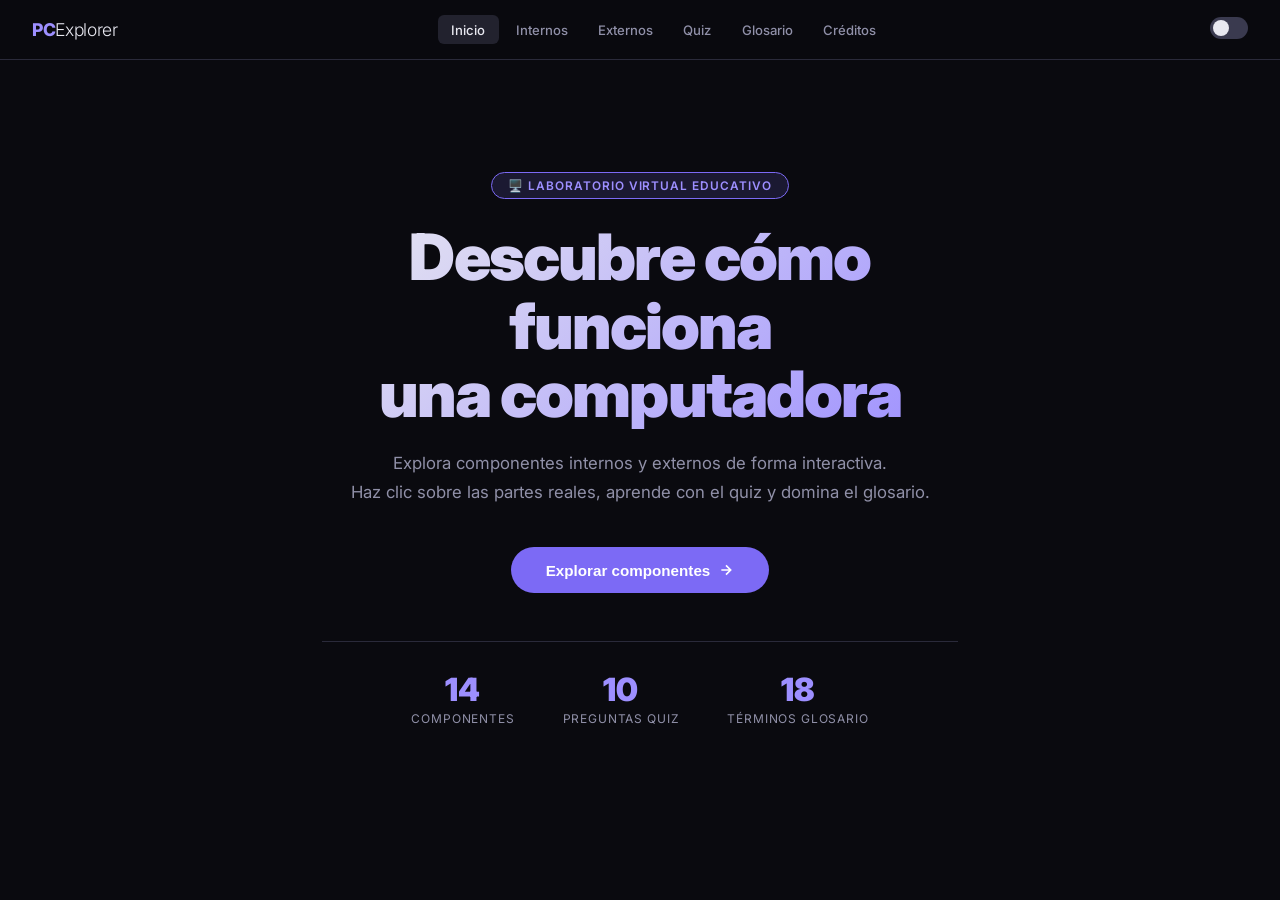
==== componentes_pc/index.html @ 3be94a5b "Add files via upload" ====
<!DOCTYPE html>
<html lang="es" data-theme="dark">
<head>
  <meta charset="UTF-8" />
  <meta name="viewport" content="width=device-width, initial-scale=1.0" />
  <title>PC Explorer — Aprende los Componentes</title>
  <link rel="preconnect" href="https://fonts.googleapis.com" />
  <link href="https://fonts.googleapis.com/css2?family=Inter:wght@300;400;500;600;700;900&family=JetBrains+Mono:wght@400;600&display=swap" rel="stylesheet" />
  <link rel="stylesheet" href="css/esindex.css" />
</head>
<body>

  <!-- ═══════════════════ NAVBAR ═══════════════════ -->
  <nav id="navbar">
    <div class="nav-logo">PC<span>Explorer</span></div>
    <div class="nav-links">
      <a onclick="goTo('home')"      id="nav-home"      class="active">Inicio</a>
      <a onclick="goTo('internos')"  id="nav-internos">Internos</a>
      <a onclick="goTo('externos')"  id="nav-externos">Externos</a>
      <a onclick="goTo('quiz')"      id="nav-quiz">Quiz</a>
      <a onclick="goTo('glosario')"  id="nav-glosario">Glosario</a>
      <a onclick="goTo('creditos')"  id="nav-creditos">Créditos</a>
    </div>
    <div class="nav-right">
      <button id="theme-btn" onclick="toggleTheme()" aria-label="Cambiar modo claro/oscuro"></button>
    </div>
  </nav>

  <!-- ═══════════════════ INICIO ═══════════════════ -->
  <section id="home" class="page active">
    <div class="hero">
      <div class="hero-badge">🖥️ Laboratorio Virtual Educativo</div>
      <h1>Descubre cómo funciona<br/>una computadora</h1>
      <p>Explora componentes internos y externos de forma interactiva.<br/>Haz clic sobre las partes reales, aprende con el quiz y domina el glosario.</p>
      <button class="hero-cta" onclick="goTo('internos')">
        Explorar componentes
        <svg viewBox="0 0 24 24" fill="none" stroke="currentColor" stroke-width="2.5"><path d="M5 12h14M12 5l7 7-7 7"/></svg>
      </button>
      <div class="hero-stats">
        <div class="stat"><div class="stat-num">14</div><div class="stat-lbl">Componentes</div></div>
        <div class="stat"><div class="stat-num">10</div><div class="stat-lbl">Preguntas quiz</div></div>
        <div class="stat"><div class="stat-num">18</div><div class="stat-lbl">Términos glosario</div></div>
      </div>
    </div>
  </section>

  <!-- ═══════════════════ INTERNOS ═══════════════════ -->
  <section id="internos" class="page">
    <div class="page-header">
      <h2>⚙️ Componentes Internos</h2>
      <p>Haz clic sobre cada zona resaltada de la placa madre real para conocer el componente</p>
    </div>

    <div class="hint-bar">
      <span class="hint-dot"></span>
      Haz clic en cualquier zona resaltada del tablero
    </div>

    <div class="explorer-layout">

      <!-- IMAGEN REAL CON HOTSPOTS -->
      <div class="board-container">
        <div class="board-wrapper">
          <!-- Imagen real de tu placa madre -->
          <img src="/imagenes/placa-madre.png" alt="Placa madre MSI A68HM-E33 V2 con AMD A6-7400" class="board-img"id="board-img"
          />

       <!-- SOCKET DEL PROCESADOR -->
<div class="hotspot" style="top:36%; left:71%; width:24%; height:26%;" data-part="cpu">
    <span class="hs-label">Socket del Procesador</span>
    <span class="hs-pulse"></span>
</div>

<!-- RANURAS RAM -->
<div class="hotspot" style="top:76%; left:35%; width:58%; height:10%;" data-part="ram">
    <span class="hs-label">Memoria RAM</span>
    <span class="hs-pulse"></span>
</div>

<!-- CHIPSET NORTE -->
<div class="hotspot" style="top:22%; left:40%; width:22%; height:20%;" data-part="northbridge">
    <span class="hs-label">Chipset Norte</span>
    <span class="hs-pulse"></span>
</div>

<!-- CHIPSET SUR -->
<div class="hotspot" style="top:48%; left:45%; width:18%; height:18%;" data-part="southbridge">
    <span class="hs-label">Chipset Sur</span>
    <span class="hs-pulse"></span>
</div>

<!-- RANURAS PCI -->
<div class="hotspot" style="top:18%; left:2%; width:28%; height:46%;" data-part="pci">
    <span class="hs-label">Ranuras PCI</span>
    <span class="hs-pulse"></span>
</div>

<!-- RANURA AGP -->
<div class="hotspot" style="top:30%; left:32%; width:6%; height:47%;" data-part="agp">
    <span class="hs-label">AGP</span>
    <span class="hs-pulse"></span>
</div>

<!-- BATERÍA CMOS -->
<div class="hotspot" style="top:63%; left:1%; width:11%; height:14%;" data-part="cmos">
    <span class="hs-label">Batería CMOS</span>
    <span class="hs-pulse"></span>
</div>

<!-- CONECTOR IDE -->
<div class="hotspot" style="top:88%; left:33%; width:45%; height:10%;" data-part="ide">
    <span class="hs-label">Conectores IDE</span>
    <span class="hs-pulse"></span>
</div>

<!-- CONECTOR ATX -->
<div class="hotspot" style="top:15%; left:75%; width:23%; height:10%;" data-part="atx">
    <span class="hs-label">Conector ATX</span>
    <span class="hs-pulse"></span>
</div>

<!-- PUERTOS TRASEROS -->
<div class="hotspot" style="top:0%; left:34%; width:64%; height:14%;" data-part="io">
    <span class="hs-label">Puertos Traseros</span>
    <span class="hs-pulse"></span>
</div>
        <!-- Leyenda de componentes -->
        <div class="board-legend">
          <span class="legend-item" onclick="showInfo('cpu')"><span class="legend-dot" style="background:#7c6af5"></span>CPU</span>
          <span class="legend-item" onclick="showInfo('ram')"><span class="legend-dot" style="background:#06b6d4"></span>RAM</span>
          <span class="legend-item" onclick="showInfo('gpu')"><span class="legend-dot" style="background:#ec4899"></span>GPU Slot</span>
          <span class="legend-item" onclick="showInfo('ssd')"><span class="legend-dot" style="background:#f59e0b"></span>SATA</span>
          <span class="legend-item" onclick="showInfo('psu')"><span class="legend-dot" style="background:#22c55e"></span>Fuente</span>
          <span class="legend-item" onclick="showInfo('puertos')"><span class="legend-dot" style="background:#f97316"></span>Puertos</span>
        </div>
      </div>

      <!-- PANEL DE INFORMACIÓN -->
      <div class="info-panel" id="info-panel">
        <div class="info-empty" id="info-empty">
          <div class="info-empty-icon">
            <svg width="48" height="48" viewBox="0 0 24 24" fill="none" stroke="currentColor" stroke-width="1.2">
              <path d="M9 3H5a2 2 0 0 0-2 2v4m6-6h10a2 2 0 0 1 2 2v4M9 3v18m0 0h10a2 2 0 0 0 2-2V9M9 21H5a2 2 0 0 1-2-2V9m0 0h18"/>
            </svg>
          </div>
          <p>Haz clic sobre<br/>un componente</p>
          <small>Placa MSI A68HM-E33 V2<br/>CPU AMD A6-7400</small>
        </div>
        <div class="info-content" id="info-content"></div>
      </div>

    </div><!-- /explorer-layout -->
  </section>

  <!-- ═══════════════════ EXTERNOS ═══════════════════ -->
  <section id="externos" class="page">
    <div class="page-header">
      <h2>🖱️ Componentes Externos</h2>
      <p>Periféricos de entrada y salida que interactúan con la computadora</p>
    </div>
    <div class="externos-grid" id="externos-grid"></div>
  </section>

  <!-- ═══════════════════ QUIZ ═══════════════════ -->
  <section id="quiz" class="page">
    <div class="page-header">
      <h2>🧠 Quiz Interactivo</h2>
      <p>10 preguntas aleatorias — pon a prueba tus conocimientos</p>
    </div>
    <div class="quiz-wrap" id="quiz-area"></div>
  </section>

  <!-- ═══════════════════ GLOSARIO ═══════════════════ -->
  <section id="glosario" class="page">
    <div class="page-header">
      <h2>📖 Glosario Interactivo</h2>
      <p>Busca cualquier término de informática</p>
    </div>
    <div class="glosario-search">
      <svg width="18" height="18" viewBox="0 0 24 24" fill="none" stroke="currentColor" stroke-width="2">
        <circle cx="11" cy="11" r="8"/><path d="m21 21-4.35-4.35"/>
      </svg>
      <input
        type="text"
        id="glosario-input"
        placeholder="Escribe: CPU, RAM, SSD, USB..."
        oninput="filterGlosario(this.value)"
        autocomplete="off"
      />
    </div>
    <div class="glosario-grid" id="glosario-grid"></div>
  </section>

  <!-- ═══════════════════ CRÉDITOS ═══════════════════ -->
  <section id="creditos" class="page">
    <div class="page-header">
      <h2>✨ Créditos</h2>
      <p>Proyecto educativo — HTML · CSS · JavaScript</p>
    </div>
    <div class="credits-grid">
      <div class="credit-card"><div class="credit-icon">🎓</div><h3>Propósito</h3><p>Laboratorio virtual para aprender los componentes de la computadora de forma interactiva</p></div>
      <div class="credit-card"><div class="credit-icon">💻</div><h3>Tecnologías</h3><p>HTML5 · CSS3 · JavaScript Vanilla · Canvas API</p></div>
      <div class="credit-card"><div class="credit-icon">🖥️</div><h3>Hardware real</h3><p>Placa madre MSI A68HM-E33 V2 con AMD A6-7400 Series</p></div>
      <div class="credit-card"><div class="credit-icon">🎨</div><h3>Diseño</h3><p>Modo oscuro/claro · Animaciones · Hotspots interactivos · Responsive</p></div>
      <div class="credit-card"><div class="credit-icon">🏆</div><h3>Funciones</h3><p>Quiz con puntaje · Certificado descargable · Glosario · Sonido</p></div>
      <div class="credit-card"><div class="credit-icon">🚀</div><h3>Próximo</h3><p>Ranking con Supabase · Firebase Hosting · Narración por voz</p></div>
    </div>
    <div class="credits-note">
      <strong>Fase 1 ✅</strong> — Diseño moderno, imagen real interactiva, panel de info, quiz, glosario y certificado.<br/>
      <strong>Fase 2</strong> — Base de datos Supabase con ranking de estudiantes.<br/>
      <strong>Fase 3</strong> — Firebase Hosting + narración por voz.
    </div>
  </section>

  <!-- ═══════════════════ MODAL CERTIFICADO ═══════════════════ -->
  <div class="modal-overlay" id="cert-modal" onclick="closeCertOnOverlay(event)">
    <div class="modal-box">
      <canvas id="cert-canvas" width="580" height="380"></canvas>
      <div class="modal-footer">
        <button class="btn-primary" onclick="downloadCert()">⬇️ Descargar certificado</button>
        <button class="btn-secondary" onclick="closeCert()">Cerrar</button>
      </div>
    </div>
  </div>

  <script src="js/app.js"></script>
  <script src="js/quiz.js"></script>

</body>
</html>
---- componentes_pc/css/esindex.css ----
/* ═══════════════════════════════════════════
   PC EXPLORER — estilos.css
   Estructura: Variables → Reset → Nav →
   Hero → Explorer (Imagen+Hotspots+Panel) →
   Externos → Quiz → Glosario → Créditos →
   Modal → Responsive
═══════════════════════════════════════════ */

/* ── VARIABLES ── */
:root {
  --bg:          #0a0a0f;
  --bg2:         #111118;
  --bg3:         #1a1a24;
  --bg4:         #22222e;
  --border:      #2a2a3a;
  --border2:     #3a3a4f;
  --text:        #e8e8f0;
  --text2:       #9090a8;
  --accent:      #7c6af5;
  --accent2:     #9d8fff;
  --accent-glow: rgba(124, 106, 245, 0.15);
  --green:       #22c55e;
  --red:         #ef4444;
  --amber:       #f59e0b;
  --cyan:        #06b6d4;
  --pink:        #ec4899;
  --orange:      #f97316;
  --radius:      12px;
  --radius-sm:   8px;
  --shadow:      0 4px 24px rgba(0,0,0,0.4);
}

[data-theme="light"] {
  --bg:          #f0f0f8;
  --bg2:         #ffffff;
  --bg3:         #f4f4fc;
  --bg4:         #e8e8f4;
  --border:      #d0d0e0;
  --border2:     #b0b0c8;
  --text:        #1a1a2e;
  --text2:       #4a4a6a;
  --accent:      #5b4de0;
  --accent2:     #7c6af5;
  --accent-glow: rgba(91, 77, 224, 0.1);
  --shadow:      0 4px 24px rgba(0,0,0,0.1);
}

.hotspot{
    position:absolute;
    border:2px solid rgba(255,255,255,.35);
    border-radius:10px;
    cursor:pointer;
    transition:.25s;
}

.hotspot:hover{
    border-color:#00E5FF;
    background:rgba(0,229,255,.15);
    box-shadow:0 0 18px rgba(0,229,255,.45);
}
/* ── RESET ── */
*, *::before, *::after {
  box-sizing: border-box;
  margin: 0;
  padding: 0;
}

html { scroll-behavior: smooth; }

body {
  font-family: 'Inter', sans-serif;
  background: var(--bg);
  color: var(--text);
  min-height: 100vh;
  transition: background 0.3s, color 0.3s;
  overflow-x: hidden;
}

/* ── PÁGINAS ── */
.page {
  display: none;
  max-width: 1100px;
  margin: 0 auto;
  padding: 2rem;
}
.page.active { display: block; }

.page-header {
  margin-bottom: 2rem;
}
.page-header h2 {
  font-size: 1.7rem;
  font-weight: 800;
  margin-bottom: 0.4rem;
}
.page-header p {
  color: var(--text2);
  font-size: 0.95rem;
}

/* ════════════════════════════
   NAVBAR
════════════════════════════ */
#navbar {
  position: sticky;
  top: 0;
  z-index: 200;
  height: 60px;
  padding: 0 2rem;
  display: flex;
  align-items: center;
  justify-content: space-between;
  background: rgba(10, 10, 15, 0.88);
  backdrop-filter: blur(18px);
  -webkit-backdrop-filter: blur(18px);
  border-bottom: 1px solid var(--border);
  transition: background 0.3s;
}
[data-theme="light"] #navbar {
  background: rgba(240, 240, 248, 0.88);
}

.nav-logo {
  font-size: 1.1rem;
  font-weight: 800;
  color: var(--accent2);
  letter-spacing: -0.02em;
  cursor: pointer;
}
.nav-logo span {
  color: var(--text);
  font-weight: 300;
}

.nav-links {
  display: flex;
  gap: 0.2rem;
}
.nav-links a {
  padding: 0.4rem 0.85rem;
  border-radius: 6px;
  font-size: 0.82rem;
  font-weight: 500;
  color: var(--text2);
  cursor: pointer;
  transition: background 0.15s, color 0.15s;
  user-select: none;
}
.nav-links a:hover,
.nav-links a.active {
  background: var(--bg4);
  color: var(--text);
}

/* Toggle tema */
#theme-btn {
  width: 38px;
  height: 22px;
  border-radius: 11px;
  background: var(--border2);
  border: none;
  cursor: pointer;
  position: relative;
  transition: background 0.3s;
  flex-shrink: 0;
}
#theme-btn::after {
  content: '';
  position: absolute;
  top: 3px;
  left: 3px;
  width: 16px;
  height: 16px;
  border-radius: 50%;
  background: var(--text);
  transition: transform 0.3s, background 0.3s;
}
[data-theme="light"] #theme-btn { background: var(--accent); }
[data-theme="light"] #theme-btn::after {
  transform: translateX(16px);
  background: white;
}

/* ════════════════════════════
   HERO / INICIO
════════════════════════════ */
.hero {
  text-align: center;
  padding: 5rem 2rem 4rem;
  max-width: 700px;
  margin: 0 auto;
}

.hero-badge {
  display: inline-block;
  padding: 0.35rem 1rem;
  background: var(--accent-glow);
  border: 1px solid var(--accent);
  border-radius: 99px;
  font-size: 0.74rem;
  font-weight: 600;
  color: var(--accent2);
  letter-spacing: 0.08em;
  text-transform: uppercase;
  margin-bottom: 1.5rem;
}

.hero h1 {
  font-size: clamp(2.2rem, 5.5vw, 4rem);
  font-weight: 900;
  line-height: 1.07;
  letter-spacing: -0.03em;
  background: linear-gradient(135deg, var(--text) 0%, var(--accent2) 100%);
  -webkit-background-clip: text;
  -webkit-text-fill-color: transparent;
  background-clip: text;
  margin-bottom: 1.25rem;
}

.hero > p {
  font-size: 1.05rem;
  color: var(--text2);
  line-height: 1.75;
  margin-bottom: 2.5rem;
}

.hero-cta {
  display: inline-flex;
  align-items: center;
  gap: 0.5rem;
  background: var(--accent);
  color: white;
  padding: 0.9rem 2.2rem;
  border-radius: 99px;
  font-weight: 600;
  font-size: 0.95rem;
  cursor: pointer;
  border: none;
  transition: background 0.2s, transform 0.2s;
}
.hero-cta:hover {
  background: var(--accent2);
  transform: translateY(-2px);
}
.hero-cta svg {
  width: 16px;
  height: 16px;
}

.hero-stats {
  display: flex;
  justify-content: center;
  gap: 3rem;
  margin-top: 3rem;
  padding-top: 2rem;
  border-top: 1px solid var(--border);
}
.stat { text-align: center; }
.stat-num {
  font-size: 2rem;
  font-weight: 900;
  color: var(--accent2);
  line-height: 1;
}
.stat-lbl {
  font-size: 0.75rem;
  color: var(--text2);
  text-transform: uppercase;
  letter-spacing: 0.07em;
  margin-top: 0.3rem;
}

/* ════════════════════════════
   HINT BAR
════════════════════════════ */
.hint-bar {
  display: flex;
  align-items: center;
  justify-content: center;
  gap: 0.6rem;
  font-size: 0.82rem;
  color: var(--accent2);
  margin-bottom: 1.5rem;
}
.hint-dot {
  width: 7px;
  height: 7px;
  border-radius: 50%;
  background: var(--accent);
  flex-shrink: 0;
  animation: pulse-dot 2s infinite;
}
@keyframes pulse-dot {
  0%, 100% { opacity: 1; transform: scale(1); }
  50%       { opacity: 0.4; transform: scale(1.4); }
}

/* ════════════════════════════
   EXPLORER LAYOUT
════════════════════════════ */
.explorer-layout {
  display: grid;
  grid-template-columns: 1fr 360px;
  gap: 1.5rem;
  align-items: start;
}

/* ── BOARD CONTAINER ── */
.board-container {
  background: var(--bg2);
  border: 1px solid var(--border);
  border-radius: var(--radius);
  padding: 1.25rem;
  overflow: hidden;
}

/* Wrapper con posición relativa para los hotspots */
.board-wrapper {
  position: relative;
  border-radius: var(--radius-sm);
  overflow: hidden;
  line-height: 0; /* Elimina espacio bajo la imagen */
}

/* Imagen real de la placa madre */
.board-img {
  width: 100%;
  height: auto;
  display: block;
  border-radius: var(--radius-sm);
  object-fit: cover;
  filter: brightness(0.92) contrast(1.05);
  transition: filter 0.3s;
}
[data-theme="light"] .board-img {
  filter: brightness(1) contrast(1);
}

/* ── HOTSPOTS ── */
.hotspot {
  position: absolute;
  background: transparent;
  border: 2px solid transparent;
  border-radius: var(--radius-sm);
  cursor: pointer;
  transition: all 0.2s;
  display: flex;
  align-items: flex-start;
  justify-content: flex-start;
  padding: 4px 6px;
}
.hotspot:hover,
.hotspot.selected {
  background: rgba(124, 106, 245, 0.18);
  border-color: var(--accent2);
}

/* Etiqueta del hotspot */
.hs-label {
  font-size: 0.62rem;
  font-weight: 700;
  color: white;
  background: rgba(124, 106, 245, 0.75);
  padding: 2px 6px;
  border-radius: 4px;
  letter-spacing: 0.04em;
  text-transform: uppercase;
  opacity: 0;
  transition: opacity 0.2s;
  pointer-events: none;
  white-space: nowrap;
  line-height: 1.4;
}
.hotspot:hover .hs-label,
.hotspot.selected .hs-label {
  opacity: 1;
}

/* Pulso animado en la esquina */
.hs-pulse {
  position: absolute;
  top: 50%;
  left: 50%;
  transform: translate(-50%, -50%);
  width: 10px;
  height: 10px;
  border-radius: 50%;
  background: var(--accent);
  animation: hs-pulse-anim 2.4s infinite;
  pointer-events: none;
}
@keyframes hs-pulse-anim {
  0%   { box-shadow: 0 0 0 0 rgba(124,106,245,0.7); opacity: 1; }
  70%  { box-shadow: 0 0 0 12px rgba(124,106,245,0); opacity: 0.5; }
  100% { box-shadow: 0 0 0 0 rgba(124,106,245,0); opacity: 0; }
}
.hotspot:hover .hs-pulse,
.hotspot.selected .hs-pulse { animation: none; opacity: 0; }

/* ── LEYENDA ── */
.board-legend {
  display: flex;
  flex-wrap: wrap;
  gap: 0.5rem 1rem;
  margin-top: 1rem;
  padding-top: 0.85rem;
  border-top: 1px solid var(--border);
}
.legend-item {
  display: flex;
  align-items: center;
  gap: 0.4rem;
  font-size: 0.78rem;
  color: var(--text2);
  cursor: pointer;
  transition: color 0.15s;
}
.legend-item:hover { color: var(--text); }
.legend-dot {
  width: 8px;
  height: 8px;
  border-radius: 50%;
  flex-shrink: 0;
}

/* ── PANEL DE INFORMACIÓN ── */
.info-panel {
  background: var(--bg2);
  border: 1px solid var(--border);
  border-radius: var(--radius);
  padding: 1.5rem;
  min-height: 420px;
  position: sticky;
  top: 80px;
}

.info-empty {
  display: flex;
  flex-direction: column;
  align-items: center;
  justify-content: center;
  height: 380px;
  gap: 1rem;
  text-align: center;
  color: var(--text2);
}
.info-empty-icon {
  opacity: 0.25;
}
.info-empty p { font-size: 0.95rem; line-height: 1.6; }
.info-empty small { font-size: 0.75rem; opacity: 0.7; line-height: 1.6; }

/* Contenido info */
.info-content { display: none; }
.info-content.visible { display: block; }

.info-tag {
  display: inline-block;
  padding: 0.25rem 0.75rem;
  border-radius: 99px;
  font-size: 0.7rem;
  font-weight: 700;
  text-transform: uppercase;
  letter-spacing: 0.07em;
  margin-bottom: 0.75rem;
}
.info-title {
  font-size: 1.35rem;
  font-weight: 800;
  margin-bottom: 0.6rem;
  line-height: 1.2;
}
.info-desc {
  color: var(--text2);
  font-size: 0.88rem;
  line-height: 1.75;
  margin-bottom: 1.25rem;
}
.info-list {
  list-style: none;
  margin-bottom: 1.25rem;
}
.info-list li {
  display: flex;
  align-items: flex-start;
  gap: 0.6rem;
  font-size: 0.86rem;
  color: var(--text2);
  padding: 0.4rem 0;
  border-bottom: 1px solid var(--border);
  line-height: 1.55;
}
.info-list li:last-child { border: none; }
.info-list li::before {
  content: '✓';
  color: var(--green);
  font-weight: 700;
  flex-shrink: 0;
  margin-top: 1px;
}
.info-fact {
  background: var(--bg3);
  border: 1px solid var(--border);
  border-radius: var(--radius-sm);
  padding: 0.85rem 1rem;
  font-size: 0.83rem;
  color: var(--text2);
  line-height: 1.6;
}
.info-fact strong {
  display: block;
  color: var(--amber);
  font-size: 0.72rem;
  text-transform: uppercase;
  letter-spacing: 0.07em;
  margin-bottom: 0.35rem;
}

/* ════════════════════════════
   EXTERNOS
════════════════════════════ */
.externos-grid {
  display: grid;
  grid-template-columns: repeat(auto-fill, minmax(240px, 1fr));
  gap: 1rem;
}
.externo-card {
  background: var(--bg2);
  border: 1px solid var(--border);
  border-radius: var(--radius);
  padding: 1.25rem 1.5rem;
  transition: border-color 0.2s, transform 0.2s;
  cursor: default;
}
.externo-card:hover {
  border-color: var(--border2);
  transform: translateY(-3px);
}
.externo-icon { font-size: 2.2rem; margin-bottom: 0.75rem; }
.externo-head {
  display: flex;
  align-items: center;
  gap: 0.5rem;
  margin-bottom: 0.5rem;
}
.externo-head h3 { font-size: 1rem; font-weight: 700; }
.tipo-badge {
  font-size: 0.68rem;
  padding: 0.2rem 0.55rem;
  border-radius: 99px;
  font-weight: 600;
}
.tipo-entrada  { background: rgba(34,197,94,0.12);  color: var(--green); }
.tipo-salida   { background: rgba(6,182,212,0.12);  color: var(--cyan);  }
.tipo-ambos    { background: rgba(124,106,245,0.12); color: var(--accent2); }
.externo-desc { font-size: 0.85rem; color: var(--text2); line-height: 1.65; }

/* ════════════════════════════
   QUIZ
════════════════════════════ */
.quiz-wrap { max-width: 680px; margin: 0 auto; }

.quiz-progress-track {
  background: var(--bg3);
  border-radius: 99px;
  height: 5px;
  margin-bottom: 1.75rem;
}
.quiz-progress-fill {
  height: 5px;
  border-radius: 99px;
  background: var(--accent);
  transition: width 0.4s ease;
}
.quiz-meta {
  font-size: 0.8rem;
  color: var(--text2);
  margin-bottom: 0.75rem;
}
.quiz-question {
  font-size: 1.15rem;
  font-weight: 700;
  margin-bottom: 1.25rem;
  line-height: 1.45;
}
.quiz-options {
  display: flex;
  flex-direction: column;
  gap: 0.7rem;
  margin-bottom: 1.25rem;
}
.quiz-opt {
  background: var(--bg2);
  border: 1.5px solid var(--border);
  border-radius: var(--radius-sm);
  padding: 0.85rem 1.1rem;
  cursor: pointer;
  font-size: 0.9rem;
  display: flex;
  align-items: center;
  gap: 0.75rem;
  transition: border-color 0.15s, background 0.15s;
  text-align: left;
  color: var(--text);
  font-family: 'Inter', sans-serif;
}
.quiz-opt:hover { border-color: var(--accent); background: var(--accent-glow); }
.quiz-opt.correct { border-color: var(--green); background: rgba(34,197,94,0.1); color: var(--green); }
.quiz-opt.wrong   { border-color: var(--red);   background: rgba(239,68,68,0.1); color: var(--red); }
.quiz-opt.disabled { pointer-events: none; opacity: 0.8; }

.quiz-letter {
  width: 28px;
  height: 28px;
  border-radius: 6px;
  background: var(--bg4);
  display: flex;
  align-items: center;
  justify-content: center;
  font-size: 0.75rem;
  font-weight: 700;
  color: var(--text2);
  flex-shrink: 0;
}

.quiz-feedback {
  padding: 0.85rem 1rem;
  border-radius: var(--radius-sm);
  font-size: 0.87rem;
  line-height: 1.6;
  margin-bottom: 1rem;
  display: none;
}
.quiz-feedback.show { display: block; }
.quiz-feedback.fb-ok  { background: rgba(34,197,94,0.1);  border: 1px solid var(--green); color: var(--green); }
.quiz-feedback.fb-err { background: rgba(239,68,68,0.1);  border: 1px solid var(--red);   color: var(--red); }

.quiz-next {
  background: var(--accent);
  color: white;
  padding: 0.75rem 1.75rem;
  border: none;
  border-radius: 99px;
  font-weight: 600;
  font-size: 0.9rem;
  cursor: pointer;
  transition: background 0.2s;
  display: none;
  font-family: 'Inter', sans-serif;
}
.quiz-next:hover { background: var(--accent2); }
.quiz-next.show  { display: inline-block; }

/* Resultado */
.quiz-result {
  text-align: center;
  padding: 3rem 1.5rem;
}
.score-ring {
  width: 140px;
  height: 140px;
  border-radius: 50%;
  border: 4px solid var(--accent);
  display: flex;
  flex-direction: column;
  align-items: center;
  justify-content: center;
  margin: 0 auto 1.5rem;
}
.score-num   { font-size: 3rem; font-weight: 900; color: var(--accent2); line-height: 1; }
.score-total { font-size: 0.85rem; color: var(--text2); }
.quiz-result h2 { font-size: 1.5rem; font-weight: 800; margin-bottom: 0.5rem; }
.quiz-result p  { color: var(--text2); margin-bottom: 2rem; font-size: 0.95rem; }

/* ════════════════════════════
   GLOSARIO
════════════════════════════ */
.glosario-search {
  position: relative;
  margin-bottom: 1.75rem;
}
.glosario-search svg {
  position: absolute;
  left: 1rem;
  top: 50%;
  transform: translateY(-50%);
  color: var(--text2);
  pointer-events: none;
}
.glosario-search input {
  width: 100%;
  padding: 0.95rem 1rem 0.95rem 3rem;
  background: var(--bg2);
  border: 1.5px solid var(--border);
  border-radius: var(--radius);
  color: var(--text);
  font-size: 1rem;
  font-family: 'Inter', sans-serif;
  outline: none;
  transition: border-color 0.2s;
}
.glosario-search input:focus { border-color: var(--accent); }
.glosario-search input::placeholder { color: var(--text2); }

.glosario-grid {
  display: grid;
  grid-template-columns: repeat(auto-fill, minmax(270px, 1fr));
  gap: 1rem;
}
.glosario-card {
  background: var(--bg2);
  border: 1px solid var(--border);
  border-radius: var(--radius);
  padding: 1.1rem 1.25rem;
  transition: border-color 0.2s, transform 0.2s;
}
.glosario-card:hover {
  border-color: var(--accent);
  transform: translateY(-2px);
}
.glosario-card h3 {
  font-family: 'JetBrains Mono', monospace;
  font-size: 0.9rem;
  font-weight: 600;
  color: var(--accent2);
  margin-bottom: 0.5rem;
}
.glosario-card p {
  font-size: 0.83rem;
  color: var(--text2);
  line-height: 1.65;
}
.glosario-empty {
  text-align: center;
  padding: 3rem;
  color: var(--text2);
  font-size: 0.9rem;
}

/* ════════════════════════════
   CRÉDITOS
════════════════════════════ */
.credits-grid {
  display: grid;
  grid-template-columns: repeat(auto-fill, minmax(220px, 1fr));
  gap: 1rem;
  margin-bottom: 1.5rem;
}
.credit-card {
  background: var(--bg2);
  border: 1px solid var(--border);
  border-radius: var(--radius);
  padding: 1.25rem;
  text-align: center;
}
.credit-icon { font-size: 2rem; margin-bottom: 0.6rem; }
.credit-card h3 { font-size: 0.9rem; font-weight: 700; margin-bottom: 0.35rem; }
.credit-card p  { font-size: 0.8rem; color: var(--text2); line-height: 1.6; }

.credits-note {
  background: var(--bg2);
  border: 1px solid var(--border);
  border-radius: var(--radius);
  padding: 1.25rem 1.5rem;
  font-size: 0.85rem;
  color: var(--text2);
  line-height: 2;
}
.credits-note strong { color: var(--accent2); }

/* ════════════════════════════
   BOTONES COMPARTIDOS
════════════════════════════ */
.btn-primary {
  background: var(--accent);
  color: white;
  padding: 0.7rem 1.75rem;
  border: none;
  border-radius: 99px;
  font-weight: 600;
  font-size: 0.9rem;
  cursor: pointer;
  transition: background 0.2s;
  font-family: 'Inter', sans-serif;
}
.btn-primary:hover { background: var(--accent2); }

.btn-secondary {
  background: var(--bg3);
  color: var(--text);
  padding: 0.7rem 1.75rem;
  border: 1px solid var(--border2);
  border-radius: 99px;
  font-weight: 600;
  font-size: 0.9rem;
  cursor: pointer;
  transition: background 0.2s;
  font-family: 'Inter', sans-serif;
}
.btn-secondary:hover { background: var(--bg4); }

/* ════════════════════════════
   MODAL CERTIFICADO
════════════════════════════ */
.modal-overlay {
  position: fixed;
  inset: 0;
  background: rgba(0, 0, 0, 0.72);
  display: none;
  align-items: center;
  justify-content: center;
  z-index: 999;
  backdrop-filter: blur(6px);
  -webkit-backdrop-filter: blur(6px);
  padding: 1rem;
}
.modal-overlay.show { display: flex; }

.modal-box {
  background: var(--bg2);
  border: 1px solid var(--border);
  border-radius: 16px;
  overflow: hidden;
  max-width: 600px;
  width: 100%;
  box-shadow: var(--shadow);
}
#cert-canvas {
  display: block;
  width: 100%;
  height: auto;
}
.modal-footer {
  padding: 1rem 1.5rem;
  display: flex;
  gap: 0.75rem;
  border-top: 1px solid var(--border);
}

/* ════════════════════════════
   RESPONSIVE
════════════════════════════ */
@media (max-width: 900px) {
  .explorer-layout {
    grid-template-columns: 1fr;
  }
  .info-panel {
    position: static;
    min-height: auto;
  }
}
@media (max-width: 640px) {
  #navbar { padding: 0 1rem; }
  .nav-links a { padding: 0.35rem 0.5rem; font-size: 0.72rem; }
  .page { padding: 1rem; }
  .hero { padding: 3rem 1rem 2.5rem; }
  .hero-stats { gap: 1.5rem; }
  .hero h1 { font-size: 1.9rem; }
}
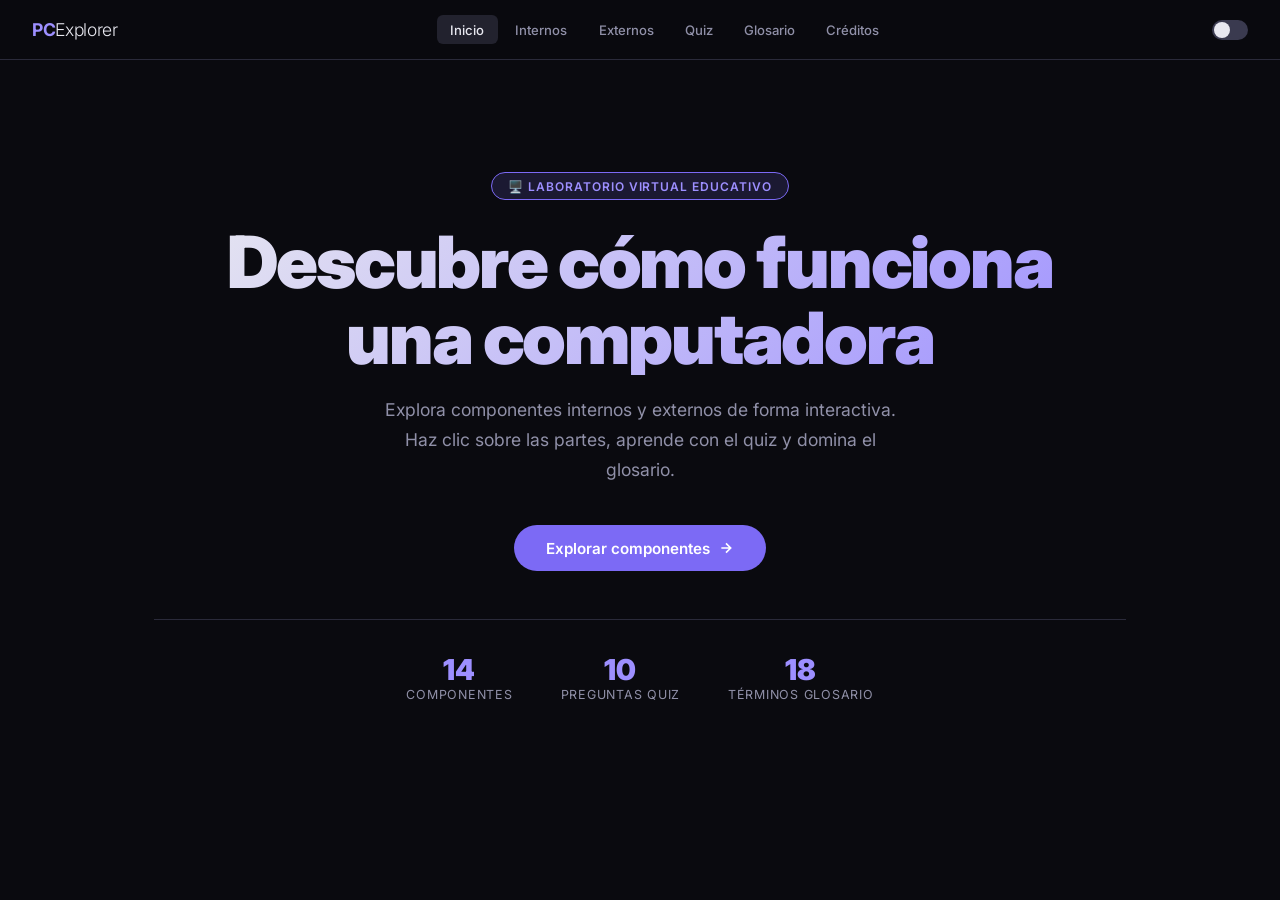
==== commit 69f8324a: "Update index.html" ====
--- a/componentes_pc/index.html
+++ b/componentes_pc/index.html
@@ -1,230 +1,992 @@
 <!DOCTYPE html>
 <html lang="es" data-theme="dark">
 <head>
-  <meta charset="UTF-8" />
-  <meta name="viewport" content="width=device-width, initial-scale=1.0" />
-  <title>PC Explorer — Aprende los Componentes</title>
-  <link rel="preconnect" href="https://fonts.googleapis.com" />
-  <link href="https://fonts.googleapis.com/css2?family=Inter:wght@300;400;500;600;700;900&family=JetBrains+Mono:wght@400;600&display=swap" rel="stylesheet" />
-  <link rel="stylesheet" href="css/esindex.css" />
+<meta charset="UTF-8">
+<meta name="viewport" content="width=device-width, initial-scale=1.0">
+<title>PC Explorer — Aprende los Componentes de la Computadora</title>
+<link href="https://fonts.googleapis.com/css2?family=Inter:wght@300;400;500;600;700;900&family=JetBrains+Mono:wght@400;600&display=swap" rel="stylesheet">
+<style>
+:root {
+  --bg: #0a0a0f;
+  --bg2: #111118;
+  --bg3: #1a1a24;
+  --bg4: #22222e;
+  --border: #2a2a3a;
+  --border2: #3a3a4f;
+  --text: #e8e8f0;
+  --text2: #9090a8;
+  --text3: #6060780;
+  --accent: #7c6af5;
+  --accent2: #9d8fff;
+  --accent-glow: rgba(124,106,245,0.15);
+  --green: #22c55e;
+  --red: #ef4444;
+  --amber: #f59e0b;
+  --cyan: #06b6d4;
+  --pink: #ec4899;
+  --radius: 12px;
+  --radius-sm: 8px;
+}
+[data-theme="light"] {
+  --bg: #f0f0f8;
+  --bg2: #ffffff;
+  --bg3: #f8f8ff;
+  --bg4: #ebebf5;
+  --border: #d0d0e0;
+  --border2: #b0b0c8;
+  --text: #1a1a2e;
+  --text2: #4a4a6a;
+  --accent: #5b4de0;
+  --accent2: #7c6af5;
+  --accent-glow: rgba(91,77,224,0.1);
+}
+* { box-sizing: border-box; margin: 0; padding: 0; }
+body {
+  font-family: 'Inter', sans-serif;
+  background: var(--bg);
+  color: var(--text);
+  min-height: 100vh;
+  transition: background 0.3s, color 0.3s;
+  overflow-x: hidden;
+}
+
+/* NAV */
+nav {
+  position: sticky; top: 0; z-index: 100;
+  background: rgba(10,10,15,0.85);
+  backdrop-filter: blur(16px);
+  border-bottom: 1px solid var(--border);
+  padding: 0 2rem;
+  display: flex; align-items: center; justify-content: space-between;
+  height: 60px;
+}
+[data-theme="light"] nav { background: rgba(240,240,248,0.85); }
+.nav-logo { font-size: 1.1rem; font-weight: 700; color: var(--accent2); letter-spacing: -0.02em; }
+.nav-logo span { color: var(--text); font-weight: 300; }
+.nav-links { display: flex; gap: 0.25rem; }
+.nav-links a {
+  padding: 0.4rem 0.85rem; border-radius: 6px;
+  font-size: 0.82rem; font-weight: 500; color: var(--text2);
+  text-decoration: none; cursor: pointer;
+  transition: all 0.15s;
+}
+.nav-links a:hover, .nav-links a.active { background: var(--bg4); color: var(--text); }
+.nav-right { display: flex; align-items: center; gap: 0.75rem; }
+#theme-btn {
+  width: 36px; height: 20px; border-radius: 10px;
+  background: var(--border2); border: none; cursor: pointer;
+  position: relative; transition: background 0.3s;
+}
+#theme-btn::after {
+  content: ''; position: absolute; top: 2px; left: 2px;
+  width: 16px; height: 16px; border-radius: 50%;
+  background: var(--text); transition: transform 0.3s, background 0.3s;
+}
+[data-theme="light"] #theme-btn { background: var(--accent); }
+[data-theme="light"] #theme-btn::after { transform: translateX(16px); background: white; }
+
+/* SECTIONS */
+.section { display: none; padding: 2rem; max-width: 1100px; margin: 0 auto; }
+.section.active { display: block; }
+
+/* HERO */
+.hero { text-align: center; padding: 5rem 2rem 3rem; }
+.hero-badge {
+  display: inline-block; padding: 0.35rem 1rem;
+  background: var(--accent-glow); border: 1px solid var(--accent);
+  border-radius: 99px; font-size: 0.75rem; font-weight: 600;
+  color: var(--accent2); letter-spacing: 0.08em; text-transform: uppercase;
+  margin-bottom: 1.5rem;
+}
+.hero h1 {
+  font-size: clamp(2.5rem, 6vw, 4.5rem); font-weight: 900;
+  line-height: 1.05; letter-spacing: -0.03em;
+  background: linear-gradient(135deg, var(--text) 0%, var(--accent2) 100%);
+  -webkit-background-clip: text; -webkit-text-fill-color: transparent;
+  background-clip: text; margin-bottom: 1.25rem;
+}
+.hero p { font-size: 1.1rem; color: var(--text2); max-width: 540px; margin: 0 auto 2.5rem; line-height: 1.7; }
+.hero-cta {
+  display: inline-flex; align-items: center; gap: 0.5rem;
+  background: var(--accent); color: white;
+  padding: 0.85rem 2rem; border-radius: 99px;
+  font-weight: 600; font-size: 0.95rem; cursor: pointer;
+  border: none; transition: all 0.2s; text-decoration: none;
+}
+.hero-cta:hover { background: var(--accent2); transform: translateY(-2px); }
+.hero-cta svg { width: 16px; height: 16px; }
+.hero-stats {
+  display: flex; justify-content: center; gap: 3rem;
+  margin-top: 3rem; padding-top: 2rem;
+  border-top: 1px solid var(--border);
+}
+.stat { text-align: center; }
+.stat-num { font-size: 1.8rem; font-weight: 900; color: var(--accent2); }
+.stat-lbl { font-size: 0.78rem; color: var(--text2); text-transform: uppercase; letter-spacing: 0.06em; }
+
+/* PC INTERACTIVA */
+.pc-section { padding: 2rem; max-width: 1100px; margin: 0 auto; display: none; }
+.pc-section.active { display: block; }
+.pc-title { text-align: center; margin-bottom: 0.5rem; }
+.pc-title h2 { font-size: 1.8rem; font-weight: 800; }
+.pc-title p { color: var(--text2); margin-top: 0.5rem; }
+.pc-hint {
+  display: flex; align-items: center; justify-content: center; gap: 0.5rem;
+  font-size: 0.82rem; color: var(--accent2); margin-bottom: 1.5rem;
+}
+.hint-dot { width: 6px; height: 6px; border-radius: 50%; background: var(--accent); animation: pulse 2s infinite; }
+@keyframes pulse { 0%,100%{opacity:1;transform:scale(1)} 50%{opacity:0.5;transform:scale(1.3)} }
+
+/* SVG PC Map */
+.pc-wrapper {
+  display: grid; grid-template-columns: 1fr 380px; gap: 2rem;
+  align-items: start;
+}
+.pc-map-container {
+  background: var(--bg2); border: 1px solid var(--border);
+  border-radius: var(--radius); padding: 1.5rem;
+  position: relative;
+}
+.pc-map-container svg { width: 100%; height: auto; cursor: pointer; }
+.pc-hotspot {
+  cursor: pointer; transition: all 0.2s;
+}
+.pc-hotspot rect, .pc-hotspot circle {
+  transition: all 0.2s; fill-opacity: 0.15;
+}
+.pc-hotspot:hover rect, .pc-hotspot:hover circle,
+.pc-hotspot.selected rect, .pc-hotspot.selected circle {
+  fill-opacity: 0.35; stroke-width: 2;
+}
+.pc-hotspot text { pointer-events: none; }
+
+/* PANEL INFO */
+.pc-info-panel {
+  background: var(--bg2); border: 1px solid var(--border);
+  border-radius: var(--radius); padding: 1.5rem;
+  min-height: 400px; position: sticky; top: 80px;
+}
+.info-empty {
+  display: flex; flex-direction: column; align-items: center;
+  justify-content: center; height: 350px; gap: 1rem; color: var(--text2);
+  text-align: center;
+}
+.info-empty svg { opacity: 0.3; width: 64px; height: 64px; }
+.info-content { display: none; }
+.info-content.visible { display: block; }
+.info-tag {
+  display: inline-block; padding: 0.25rem 0.7rem;
+  border-radius: 99px; font-size: 0.72rem; font-weight: 600;
+  text-transform: uppercase; letter-spacing: 0.06em;
+  margin-bottom: 0.75rem;
+}
+.info-title { font-size: 1.4rem; font-weight: 800; margin-bottom: 0.5rem; }
+.info-desc { color: var(--text2); font-size: 0.9rem; line-height: 1.7; margin-bottom: 1.25rem; }
+.info-list { list-style: none; margin-bottom: 1.25rem; }
+.info-list li {
+  display: flex; align-items: flex-start; gap: 0.6rem;
+  font-size: 0.88rem; color: var(--text2); padding: 0.35rem 0;
+  border-bottom: 1px solid var(--border);
+}
+.info-list li:last-child { border: none; }
+.info-list li::before { content: '✓'; color: var(--green); font-weight: 700; flex-shrink: 0; margin-top: 1px; }
+.info-fact {
+  background: var(--bg3); border: 1px solid var(--border);
+  border-radius: var(--radius-sm); padding: 0.85rem 1rem;
+  font-size: 0.83rem;
+}
+.info-fact strong { color: var(--amber); display: block; margin-bottom: 0.3rem; font-size: 0.75rem; text-transform: uppercase; letter-spacing: 0.06em; }
+
+/* QUIZ */
+.quiz-container { max-width: 700px; margin: 0 auto; }
+.quiz-progress-bar-wrap { background: var(--bg3); border-radius: 99px; height: 6px; margin-bottom: 2rem; }
+.quiz-progress-bar { height: 6px; border-radius: 99px; background: var(--accent); transition: width 0.4s; }
+.quiz-question { font-size: 1.2rem; font-weight: 600; margin-bottom: 0.5rem; }
+.quiz-num { font-size: 0.8rem; color: var(--text2); margin-bottom: 1rem; }
+.quiz-options { display: flex; flex-direction: column; gap: 0.75rem; margin-bottom: 1.5rem; }
+.quiz-opt {
+  background: var(--bg2); border: 1.5px solid var(--border);
+  border-radius: var(--radius-sm); padding: 0.9rem 1.2rem;
+  cursor: pointer; font-size: 0.92rem; display: flex; align-items: center; gap: 0.75rem;
+  transition: all 0.15s;
+}
+.quiz-opt:hover { border-color: var(--accent); background: var(--accent-glow); }
+.quiz-opt.correct { border-color: var(--green); background: rgba(34,197,94,0.1); color: var(--green); }
+.quiz-opt.wrong { border-color: var(--red); background: rgba(239,68,68,0.1); color: var(--red); }
+.quiz-opt.disabled { pointer-events: none; }
+.quiz-opt-letter {
+  width: 28px; height: 28px; border-radius: 6px;
+  background: var(--bg4); display: flex; align-items: center; justify-content: center;
+  font-size: 0.78rem; font-weight: 700; color: var(--text2); flex-shrink: 0;
+}
+.quiz-feedback {
+  padding: 0.85rem 1.1rem; border-radius: var(--radius-sm); font-size: 0.88rem;
+  margin-bottom: 1.25rem; display: none;
+}
+.quiz-feedback.show { display: block; }
+.quiz-feedback.correct-fb { background: rgba(34,197,94,0.1); border: 1px solid var(--green); color: var(--green); }
+.quiz-feedback.wrong-fb { background: rgba(239,68,68,0.1); border: 1px solid var(--red); color: var(--red); }
+.quiz-next-btn {
+  background: var(--accent); color: white;
+  padding: 0.75rem 2rem; border: none; border-radius: 99px;
+  font-weight: 600; cursor: pointer; transition: all 0.2s; display: none;
+}
+.quiz-next-btn:hover { background: var(--accent2); }
+.quiz-next-btn.show { display: inline-block; }
+.quiz-result { text-align: center; padding: 3rem 2rem; }
+.quiz-score-circle {
+  width: 140px; height: 140px; border-radius: 50%;
+  border: 4px solid var(--accent); display: flex; flex-direction: column;
+  align-items: center; justify-content: center; margin: 0 auto 1.5rem;
+}
+.quiz-score-num { font-size: 2.8rem; font-weight: 900; color: var(--accent2); line-height: 1; }
+.quiz-score-total { font-size: 0.9rem; color: var(--text2); }
+.quiz-result h2 { font-size: 1.6rem; font-weight: 800; margin-bottom: 0.5rem; }
+.quiz-result p { color: var(--text2); margin-bottom: 2rem; }
+.cert-btn {
+  background: var(--accent); color: white;
+  padding: 0.8rem 2rem; border: none; border-radius: 99px;
+  font-weight: 600; cursor: pointer; font-size: 0.95rem;
+  margin-right: 0.75rem; transition: all 0.2s;
+}
+.cert-btn:hover { background: var(--accent2); }
+.restart-btn {
+  background: var(--bg3); color: var(--text);
+  padding: 0.8rem 2rem; border: 1px solid var(--border2); border-radius: 99px;
+  font-weight: 600; cursor: pointer; font-size: 0.95rem; transition: all 0.2s;
+}
+.restart-btn:hover { background: var(--bg4); }
+
+/* GLOSARIO */
+.glosario-search {
+  position: relative; margin-bottom: 2rem;
+}
+.glosario-search input {
+  width: 100%; padding: 1rem 1rem 1rem 3rem;
+  background: var(--bg2); border: 1.5px solid var(--border);
+  border-radius: var(--radius); color: var(--text); font-size: 1rem;
+  font-family: 'Inter', sans-serif; outline: none; transition: border 0.2s;
+}
+.glosario-search input:focus { border-color: var(--accent); }
+.glosario-search svg { position: absolute; left: 1rem; top: 50%; transform: translateY(-50%); color: var(--text2); }
+.glosario-grid { display: grid; grid-template-columns: repeat(auto-fill, minmax(280px, 1fr)); gap: 1rem; }
+.glosario-card {
+  background: var(--bg2); border: 1px solid var(--border);
+  border-radius: var(--radius); padding: 1.25rem;
+  transition: all 0.2s;
+}
+.glosario-card:hover { border-color: var(--accent); transform: translateY(-2px); }
+.glosario-card h3 {
+  font-size: 0.95rem; font-weight: 700; margin-bottom: 0.5rem;
+  font-family: 'JetBrains Mono', monospace; color: var(--accent2);
+}
+.glosario-card p { font-size: 0.85rem; color: var(--text2); line-height: 1.6; }
+.glosario-no-results { text-align: center; padding: 3rem; color: var(--text2); }
+
+/* CERTIFICATE MODAL */
+.modal-overlay {
+  position: fixed; inset: 0; background: rgba(0,0,0,0.7);
+  display: none; align-items: center; justify-content: center; z-index: 999;
+  backdrop-filter: blur(4px);
+}
+.modal-overlay.show { display: flex; }
+.modal {
+  background: var(--bg2); border: 1px solid var(--border);
+  border-radius: 16px; padding: 0; max-width: 580px; width: 90%;
+  overflow: hidden;
+}
+#cert-canvas { display: block; width: 100%; }
+.modal-footer {
+  padding: 1rem 1.5rem; display: flex; gap: 0.75rem;
+  border-top: 1px solid var(--border);
+}
+.modal-dl-btn {
+  background: var(--accent); color: white;
+  padding: 0.65rem 1.5rem; border: none; border-radius: 99px;
+  font-weight: 600; cursor: pointer; font-size: 0.88rem;
+}
+.modal-close-btn {
+  background: var(--bg3); color: var(--text);
+  padding: 0.65rem 1.5rem; border: 1px solid var(--border2); border-radius: 99px;
+  font-weight: 600; cursor: pointer; font-size: 0.88rem;
+}
+
+/* PAGE HEADER */
+.page-header { margin-bottom: 2rem; }
+.page-header h2 { font-size: 1.6rem; font-weight: 800; margin-bottom: 0.4rem; }
+.page-header p { color: var(--text2); }
+
+/* CREDITS */
+.credits-grid { display: grid; grid-template-columns: repeat(auto-fill, minmax(220px, 1fr)); gap: 1rem; margin-top: 1.5rem; }
+.credit-card {
+  background: var(--bg2); border: 1px solid var(--border);
+  border-radius: var(--radius); padding: 1.25rem; text-align: center;
+}
+.credit-icon { font-size: 2rem; margin-bottom: 0.5rem; }
+.credit-card h3 { font-size: 0.9rem; font-weight: 700; margin-bottom: 0.25rem; }
+.credit-card p { font-size: 0.8rem; color: var(--text2); }
+
+/* RESPONSIVE */
+@media (max-width: 768px) {
+  .pc-wrapper { grid-template-columns: 1fr; }
+  .pc-info-panel { position: static; }
+  .hero h1 { font-size: 2rem; }
+  .hero-stats { gap: 1.5rem; }
+  nav { padding: 0 1rem; }
+  .nav-links a { padding: 0.35rem 0.55rem; font-size: 0.75rem; }
+  .section, .pc-section { padding: 1rem; }
+}
+</style>
 </head>
 <body>
 
-  <!-- ═══════════════════ NAVBAR ═══════════════════ -->
-  <nav id="navbar">
-    <div class="nav-logo">PC<span>Explorer</span></div>
-    <div class="nav-links">
-      <a onclick="goTo('home')"      id="nav-home"      class="active">Inicio</a>
-      <a onclick="goTo('internos')"  id="nav-internos">Internos</a>
-      <a onclick="goTo('externos')"  id="nav-externos">Externos</a>
-      <a onclick="goTo('quiz')"      id="nav-quiz">Quiz</a>
-      <a onclick="goTo('glosario')"  id="nav-glosario">Glosario</a>
-      <a onclick="goTo('creditos')"  id="nav-creditos">Créditos</a>
+<!-- NAV -->
+<nav>
+  <div class="nav-logo">PC<span>Explorer</span></div>
+  <div class="nav-links">
+    <a onclick="goTo('home')" class="active" id="nav-home">Inicio</a>
+    <a onclick="goTo('internos')" id="nav-internos">Internos</a>
+    <a onclick="goTo('externos')" id="nav-externos">Externos</a>
+    <a onclick="goTo('quiz')" id="nav-quiz">Quiz</a>
+    <a onclick="goTo('glosario')" id="nav-glosario">Glosario</a>
+    <a onclick="goTo('creditos')" id="nav-creditos">Créditos</a>
+  </div>
+  <div class="nav-right">
+    <button id="theme-btn" onclick="toggleTheme()" aria-label="Cambiar modo"></button>
+  </div>
+</nav>
+
+<!-- HOME -->
+<div id="home" class="section active">
+  <div class="hero">
+    <div class="hero-badge">🖥️ Laboratorio Virtual Educativo</div>
+    <h1>Descubre cómo funciona<br>una computadora</h1>
+    <p>Explora componentes internos y externos de forma interactiva. Haz clic sobre las partes, aprende con el quiz y domina el glosario.</p>
+    <a class="hero-cta" onclick="goTo('internos')">
+      Explorar componentes
+      <svg viewBox="0 0 24 24" fill="none" stroke="currentColor" stroke-width="2.5"><path d="M5 12h14M12 5l7 7-7 7"/></svg>
+    </a>
+    <div class="hero-stats">
+      <div class="stat"><div class="stat-num">14</div><div class="stat-lbl">Componentes</div></div>
+      <div class="stat"><div class="stat-num">10</div><div class="stat-lbl">Preguntas quiz</div></div>
+      <div class="stat"><div class="stat-num">18</div><div class="stat-lbl">Términos glosario</div></div>
     </div>
-    <div class="nav-right">
-      <button id="theme-btn" onclick="toggleTheme()" aria-label="Cambiar modo claro/oscuro"></button>
+  </div>
+</div>
+
+<!-- INTERNOS -->
+<div id="internos" class="pc-section">
+  <div class="pc-title">
+    <h2>⚙️ Componentes Internos</h2>
+    <p>Haz clic sobre cada componente para aprender sobre él</p>
+  </div>
+  <div class="pc-hint"><div class="hint-dot"></div> Clic en cualquier zona resaltada</div>
+  <div class="pc-wrapper">
+    <div class="pc-map-container">
+      <!-- MOTHERBOARD SVG -->
+      <svg viewBox="0 0 500 420" xmlns="http://www.w3.org/2000/svg" role="img" aria-label="Interior de una computadora con componentes clickeables">
+        <!-- Chasis -->
+        <rect x="10" y="10" width="480" height="400" rx="8" fill="#1a1a24" stroke="#2a2a3a" stroke-width="1.5"/>
+        <!-- Placa Madre base -->
+        <rect x="30" y="30" width="300" height="260" rx="4" fill="#0d2b1a" stroke="#1a4a2a" stroke-width="1"/>
+        <!-- Circuitos decorativos -->
+        <g stroke="#1a3a25" stroke-width="0.5" fill="none">
+          <line x1="60" y1="60" x2="200" y2="60"/>
+          <line x1="60" y1="80" x2="150" y2="80"/>
+          <line x1="200" y1="60" x2="200" y2="120"/>
+          <line x1="250" y1="70" x2="310" y2="70"/>
+          <line x1="250" y1="70" x2="250" y2="140"/>
+          <line x1="80" y1="180" x2="200" y2="180"/>
+          <line x1="80" y1="200" x2="160" y2="200"/>
+        </g>
+        
+        <!-- PLACA MADRE hotspot -->
+        <g class="pc-hotspot" id="hs-placa" onclick="showInfo('placa')">
+          <rect x="30" y="30" width="300" height="260" rx="4" fill="#22c55e" fill-opacity="0.05" stroke="#22c55e" stroke-width="1.5" stroke-dasharray="4,3"/>
+          <text x="45" y="52" fill="#22c55e" font-size="9" font-weight="600" font-family="Inter,sans-serif">PLACA MADRE</text>
+        </g>
+
+        <!-- CPU -->
+        <g class="pc-hotspot" id="hs-cpu" onclick="showInfo('cpu')">
+          <rect x="55" y="70" width="90" height="90" rx="4" fill="#7c6af5" fill-opacity="0.2" stroke="#7c6af5" stroke-width="1.5"/>
+          <rect x="65" y="80" width="70" height="70" rx="2" fill="#7c6af5" fill-opacity="0.3"/>
+          <!-- CPU pins decoration -->
+          <g fill="#7c6af5" fill-opacity="0.6">
+            <rect x="68" y="83" width="4" height="4" rx="1"/>
+            <rect x="76" y="83" width="4" height="4" rx="1"/>
+            <rect x="84" y="83" width="4" height="4" rx="1"/>
+            <rect x="92" y="83" width="4" height="4" rx="1"/>
+            <rect x="100" y="83" width="4" height="4" rx="1"/>
+            <rect x="108" y="83" width="4" height="4" rx="1"/>
+            <rect x="116" y="83" width="4" height="4" rx="1"/>
+            <rect x="124" y="83" width="4" height="4" rx="1"/>
+            <rect x="68" y="141" width="4" height="4" rx="1"/>
+            <rect x="76" y="141" width="4" height="4" rx="1"/>
+            <rect x="84" y="141" width="4" height="4" rx="1"/>
+            <rect x="92" y="141" width="4" height="4" rx="1"/>
+            <rect x="100" y="141" width="4" height="4" rx="1"/>
+            <rect x="108" y="141" width="4" height="4" rx="1"/>
+          </g>
+          <text x="100" y="120" text-anchor="middle" fill="#9d8fff" font-size="11" font-weight="700" font-family="Inter,sans-serif">CPU</text>
+          <text x="100" y="133" text-anchor="middle" fill="#7c6af5" font-size="7.5" font-family="Inter,sans-serif">PROCESADOR</text>
+        </g>
+
+        <!-- RAM slots -->
+        <g class="pc-hotspot" id="hs-ram" onclick="showInfo('ram')">
+          <rect x="170" y="65" width="18" height="90" rx="2" fill="#06b6d4" fill-opacity="0.3" stroke="#06b6d4" stroke-width="1.5"/>
+          <rect x="194" y="65" width="18" height="90" rx="2" fill="#06b6d4" fill-opacity="0.3" stroke="#06b6d4" stroke-width="1.5"/>
+          <rect x="218" y="65" width="18" height="90" rx="2" fill="#06b6d4" fill-opacity="0.15" stroke="#06b6d4" stroke-width="1" stroke-dasharray="2,2"/>
+          <rect x="242" y="65" width="18" height="90" rx="2" fill="#06b6d4" fill-opacity="0.15" stroke="#06b6d4" stroke-width="1" stroke-dasharray="2,2"/>
+          <text x="205" y="57" text-anchor="middle" fill="#06b6d4" font-size="9" font-weight="700" font-family="Inter,sans-serif">RAM</text>
+        </g>
+
+        <!-- SSD/HDD -->
+        <g class="pc-hotspot" id="hs-ssd" onclick="showInfo('ssd')">
+          <rect x="55" y="185" width="130" height="55" rx="4" fill="#f59e0b" fill-opacity="0.2" stroke="#f59e0b" stroke-width="1.5"/>
+          <rect x="65" y="195" width="110" height="35" rx="2" fill="#f59e0b" fill-opacity="0.2"/>
+          <g fill="#f59e0b" fill-opacity="0.5">
+            <circle cx="80" cy="213" r="10"/>
+            <circle cx="110" cy="213" r="10"/>
+            <circle cx="140" cy="213" r="10"/>
+          </g>
+          <text x="120" y="252" text-anchor="middle" fill="#f59e0b" font-size="9" font-weight="700" font-family="Inter,sans-serif">SSD / HDD</text>
+        </g>
+
+        <!-- GPU -->
+        <g class="pc-hotspot" id="hs-gpu" onclick="showInfo('gpu')">
+          <rect x="30" y="270" width="300" height="55" rx="4" fill="#ec4899" fill-opacity="0.2" stroke="#ec4899" stroke-width="1.5"/>
+          <rect x="45" y="280" width="120" height="35" rx="2" fill="#ec4899" fill-opacity="0.25"/>
+          <!-- fan 1 -->
+          <circle cx="85" cy="298" r="14" fill="#ec4899" fill-opacity="0.2" stroke="#ec4899" stroke-width="1"/>
+          <circle cx="85" cy="298" r="5" fill="#ec4899" fill-opacity="0.4"/>
+          <!-- fan 2 -->
+          <circle cx="125" cy="298" r="14" fill="#ec4899" fill-opacity="0.2" stroke="#ec4899" stroke-width="1"/>
+          <circle cx="125" cy="298" r="5" fill="#ec4899" fill-opacity="0.4"/>
+          <text x="230" y="302" text-anchor="middle" fill="#ec4899" font-size="10" font-weight="700" font-family="Inter,sans-serif">TARJETA GRÁFICA</text>
+          <text x="230" y="314" text-anchor="middle" fill="#ec4899" font-size="8" font-family="Inter,sans-serif">GPU</text>
+        </g>
+
+        <!-- Fuente de poder (PSU) -->
+        <g class="pc-hotspot" id="hs-psu" onclick="showInfo('psu')">
+          <rect x="340" y="210" width="140" height="120" rx="4" fill="#22c55e" fill-opacity="0.2" stroke="#22c55e" stroke-width="1.5"/>
+          <circle cx="410" cy="265" r="38" fill="#22c55e" fill-opacity="0.15" stroke="#22c55e" stroke-width="1"/>
+          <circle cx="410" cy="265" r="18" fill="#22c55e" fill-opacity="0.3"/>
+          <circle cx="410" cy="265" r="6" fill="#22c55e" fill-opacity="0.6"/>
+          <!-- fan blades -->
+          <g stroke="#22c55e" stroke-width="1.2" fill="none" opacity="0.5">
+            <line x1="410" y1="240" x2="410" y2="252"/>
+            <line x1="410" y1="278" x2="410" y2="290"/>
+            <line x1="385" y1="265" x2="397" y2="265"/>
+            <line x1="423" y1="265" x2="435" y2="265"/>
+            <line x1="393" y1="248" x2="401" y2="256"/>
+            <line x1="419" y1="274" x2="427" y2="282"/>
+            <line x1="427" y1="248" x2="419" y2="256"/>
+            <line x1="401" y1="274" x2="393" y2="282"/>
+          </g>
+          <text x="410" y="315" text-anchor="middle" fill="#22c55e" font-size="9" font-weight="700" font-family="Inter,sans-serif">FUENTE DE PODER</text>
+        </g>
+
+        <!-- Disipador CPU -->
+        <g pointer-events="none">
+          <rect x="58" y="73" width="84" height="84" rx="2" fill="none" stroke="#7c6af5" stroke-width="0.5" stroke-dasharray="2,2" opacity="0.4"/>
+          <text x="100" y="67" text-anchor="middle" fill="#7c6af5" font-size="7" font-family="Inter,sans-serif" opacity="0.6">DISIPADOR</text>
+        </g>
+
+        <!-- Monitor (externo, fuera del chasis) -->
+        <g class="pc-hotspot" id="hs-monitor" onclick="showInfo('monitor'); goTo('externos')">
+          <rect x="342" y="30" width="140" height="95" rx="4" fill="#06b6d4" fill-opacity="0.2" stroke="#06b6d4" stroke-width="1.5"/>
+          <rect x="350" y="37" width="124" height="75" rx="2" fill="#06b6d4" fill-opacity="0.1"/>
+          <!-- screen content -->
+          <rect x="358" y="44" width="108" height="55" rx="1" fill="#06b6d4" fill-opacity="0.15"/>
+          <text x="412" y="74" text-anchor="middle" fill="#06b6d4" font-size="8" font-family="Inter,sans-serif">🖥️</text>
+          <rect x="400" y="125" width="24" height="6" rx="1" fill="#06b6d4" fill-opacity="0.4"/>
+          <rect x="392" y="131" width="40" height="4" rx="1" fill="#06b6d4" fill-opacity="0.3"/>
+          <text x="412" y="120" text-anchor="middle" fill="#06b6d4" font-size="9" font-weight="700" font-family="Inter,sans-serif">MONITOR</text>
+        </g>
+
+        <!-- Cables decorativos -->
+        <g stroke="#3a3a4f" stroke-width="1" fill="none" opacity="0.6">
+          <path d="M340 250 C320 250 320 200 300 200"/>
+          <path d="M340 240 C325 240 325 180 300 180"/>
+          <path d="M340 260 C315 260 315 140 170 140"/>
+        </g>
+        
+        <!-- Labels periféricos externos -->
+        <text x="355" y="185" fill="#9d8fff" font-size="9" font-family="Inter,sans-serif" opacity="0.7">↓ Periféricos en sección Externos</text>
+        <text x="350" y="170" fill="#9d8fff" font-size="8" font-family="JetBrains Mono,monospace" opacity="0.5">Teclado · Mouse · Impresora...</text>
+      </svg>
     </div>
-  </nav>
-
-  <!-- ═══════════════════ INICIO ═══════════════════ -->
-  <section id="home" class="page active">
-    <div class="hero">
-      <div class="hero-badge">🖥️ Laboratorio Virtual Educativo</div>
-      <h1>Descubre cómo funciona<br/>una computadora</h1>
-      <p>Explora componentes internos y externos de forma interactiva.<br/>Haz clic sobre las partes reales, aprende con el quiz y domina el glosario.</p>
-      <button class="hero-cta" onclick="goTo('internos')">
-        Explorar componentes
-        <svg viewBox="0 0 24 24" fill="none" stroke="currentColor" stroke-width="2.5"><path d="M5 12h14M12 5l7 7-7 7"/></svg>
-      </button>
-      <div class="hero-stats">
-        <div class="stat"><div class="stat-num">14</div><div class="stat-lbl">Componentes</div></div>
-        <div class="stat"><div class="stat-num">10</div><div class="stat-lbl">Preguntas quiz</div></div>
-        <div class="stat"><div class="stat-num">18</div><div class="stat-lbl">Términos glosario</div></div>
+
+    <!-- INFO PANEL -->
+    <div class="pc-info-panel">
+      <div class="info-empty" id="info-empty">
+        <svg viewBox="0 0 24 24" fill="none" stroke="currentColor" stroke-width="1.5">
+          <path d="M9 3H5a2 2 0 0 0-2 2v4m6-6h10a2 2 0 0 1 2 2v4M9 3v18m0 0h10a2 2 0 0 0 2-2V9M9 21H5a2 2 0 0 1-2-2V9m0 0h18"/>
+        </svg>
+        <p>Selecciona un componente<br>en el diagrama</p>
       </div>
+      <div class="info-content" id="info-content"></div>
     </div>
-  </section>
-
-  <!-- ═══════════════════ INTERNOS ═══════════════════ -->
-  <section id="internos" class="page">
-    <div class="page-header">
-      <h2>⚙️ Componentes Internos</h2>
-      <p>Haz clic sobre cada zona resaltada de la placa madre real para conocer el componente</p>
+  </div>
+</div>
+
+<!-- EXTERNOS -->
+<div id="externos" class="section">
+  <div class="page-header">
+    <h2>🖱️ Componentes Externos</h2>
+    <p>Periféricos de entrada y salida que interactúan con la computadora</p>
+  </div>
+  <div style="display:grid;grid-template-columns:repeat(auto-fill,minmax(240px,1fr));gap:1rem" id="externos-grid"></div>
+</div>
+
+<!-- QUIZ -->
+<div id="quiz" class="section">
+  <div class="page-header">
+    <h2>🧠 Quiz Interactivo</h2>
+    <p>10 preguntas aleatorias para poner a prueba tus conocimientos</p>
+  </div>
+  <div class="quiz-container" id="quiz-area"></div>
+</div>
+
+<!-- GLOSARIO -->
+<div id="glosario" class="section">
+  <div class="page-header">
+    <h2>📖 Glosario Interactivo</h2>
+    <p>Busca cualquier término de informática</p>
+  </div>
+  <div class="glosario-search">
+    <svg width="18" height="18" viewBox="0 0 24 24" fill="none" stroke="currentColor" stroke-width="2"><circle cx="11" cy="11" r="8"/><path d="m21 21-4.35-4.35"/></svg>
+    <input type="text" id="glosario-input" placeholder="Escribe una palabra: CPU, RAM, SSD..." oninput="filterGlosario(this.value)">
+  </div>
+  <div class="glosario-grid" id="glosario-grid"></div>
+</div>
+
+<!-- CREDITOS -->
+<div id="creditos" class="section">
+  <div class="page-header">
+    <h2>✨ Créditos</h2>
+    <p>Proyecto educativo desarrollado con HTML, CSS y JavaScript</p>
+  </div>
+  <div class="credits-grid">
+    <div class="credit-card"><div class="credit-icon">🎓</div><h3>Propósito</h3><p>Laboratorio virtual para aprender los componentes de la computadora de forma interactiva</p></div>
+    <div class="credit-card"><div class="credit-icon">💻</div><h3>Tecnologías</h3><p>HTML5 · CSS3 · JavaScript Vanilla · Canvas API</p></div>
+    <div class="credit-card"><div class="credit-icon">🎨</div><h3>Diseño</h3><p>Interfaz oscura/clara · Animaciones · Tarjetas interactivas · Responsive</p></div>
+    <div class="credit-card"><div class="credit-icon">📚</div><h3>Nivel</h3><p>Educación Básica y Secundaria · Computación · Educación para el Trabajo</p></div>
+    <div class="credit-card"><div class="credit-icon">🏆</div><h3>Funciones</h3><p>Quiz con puntaje · Certificado descargable · Glosario interactivo · Modo oscuro</p></div>
+    <div class="credit-card"><div class="credit-icon">🚀</div><h3>Próximo</h3><p>Ranking con Supabase · Firebase Hosting · Narración por voz</p></div>
+  </div>
+  <div style="margin-top:2rem;padding:1.5rem;background:var(--bg2);border:1px solid var(--border);border-radius:var(--radius);">
+    <p style="font-size:0.85rem;color:var(--text2);line-height:1.8;">
+      <strong style="color:var(--accent2)">Fase 1 completada ✅</strong> — Diseño moderno, imagen interactiva, ventanas de info, quiz, glosario y certificado.<br>
+      <strong style="color:var(--text2)">Fase 2 (próximamente)</strong> — Base de datos Supabase con ranking de estudiantes.<br>
+      <strong style="color:var(--text2)">Fase 3 (próximamente)</strong> — Publicación en Firebase Hosting + narración por voz.
+    </p>
+  </div>
+</div>
+
+<!-- CERTIFICATE MODAL -->
+<div class="modal-overlay" id="cert-modal">
+  <div class="modal">
+    <canvas id="cert-canvas" width="580" height="380"></canvas>
+    <div class="modal-footer">
+      <button class="modal-dl-btn" onclick="downloadCert()">⬇️ Descargar PDF</button>
+      <button class="modal-close-btn" onclick="closeCert()">Cerrar</button>
     </div>
-
-    <div class="hint-bar">
-      <span class="hint-dot"></span>
-      Haz clic en cualquier zona resaltada del tablero
+  </div>
+</div>
+
+<script>
+// ═══════════════════════════════════════
+//  DATA
+// ═══════════════════════════════════════
+const COMPONENTS = {
+  cpu: {
+    tag: 'CPU', tagColor: '#7c6af5',
+    title: 'Procesador (CPU)',
+    desc: 'El cerebro de la computadora. Ejecuta todas las instrucciones y coordina el funcionamiento del sistema completo.',
+    features: ['Ejecuta instrucciones del sistema operativo', 'Procesa datos matemáticos y lógicos', 'Coordina todos los componentes', 'Controla el flujo de información'],
+    fact: 'Su velocidad se mide en GHz (gigahercios). Los procesadores modernos tienen múltiples núcleos (cores) que trabajan en paralelo.'
+  },
+  ram: {
+    tag: 'RAM', tagColor: '#06b6d4',
+    title: 'Memoria RAM',
+    desc: 'Memoria de acceso aleatorio. Almacena temporalmente los datos y programas que están en uso en ese momento.',
+    features: ['Almacena datos de forma temporal', 'Permite multitarea fluida', 'Más RAM = mayor rendimiento', 'Tipos: DDR4, DDR5'],
+    fact: 'Al apagar la computadora, toda la información de la RAM se borra. Por eso necesitas guardar tus archivos.'
+  },
+  placa: {
+    tag: 'MB', tagColor: '#22c55e',
+    title: 'Placa Madre',
+    desc: 'El circuito principal que conecta y comunica todos los componentes de la computadora entre sí.',
+    features: ['Conecta CPU, RAM, GPU y almacenamiento', 'Contiene el BIOS/UEFI', 'Regula la energía a los componentes', 'Tiene ranuras de expansión (PCIe)'],
+    fact: 'También llamada "motherboard". Sin ella, ningún componente podría comunicarse con otro.'
+  },
+  ssd: {
+    tag: 'ALMACENAMIENTO', tagColor: '#f59e0b',
+    title: 'SSD / HDD',
+    desc: 'Dispositivos de almacenamiento permanente. Guardan el sistema operativo, programas y archivos del usuario.',
+    features: ['SSD: velocidad muy alta, sin partes móviles', 'HDD: mayor capacidad, más económico', 'NVMe SSD: hasta 10x más rápido que HDD', 'Almacenamiento permanente (no se borra al apagar)'],
+    fact: 'Un SSD NVMe puede leer datos a 3500 MB/s, mientras un HDD tradicional solo llega a 150 MB/s.'
+  },
+  gpu: {
+    tag: 'GPU', tagColor: '#ec4899',
+    title: 'Tarjeta Gráfica',
+    desc: 'Procesa y renderiza imágenes, vídeos y gráficos 3D. Esencial para videojuegos, diseño y edición de vídeo.',
+    features: ['Renderiza imágenes y vídeo en tiempo real', 'Tiene su propia memoria VRAM', 'Esencial para gaming y diseño 3D', 'También usada para IA y minería de datos'],
+    fact: 'Una GPU moderna tiene miles de núcleos pequeños. La RTX 4090 tiene 16,384 núcleos CUDA.'
+  },
+  psu: {
+    tag: 'PSU', tagColor: '#22c55e',
+    title: 'Fuente de Poder',
+    desc: 'Convierte la corriente alterna (AC) de la toma eléctrica en corriente continua (DC) para alimentar todos los componentes.',
+    features: ['Convierte AC a DC (12V, 5V, 3.3V)', 'Su potencia se mide en Watts', 'El ventilador disipa el calor generado', 'Certificación 80 Plus garantiza eficiencia'],
+    fact: 'Una PSU de mala calidad puede dañar todos tus componentes. Siempre elige una certificada 80 Plus.'
+  },
+  monitor: {
+    tag: 'EXTERNO', tagColor: '#06b6d4',
+    title: 'Monitor',
+    desc: 'Dispositivo de salida que muestra la información visual procesada por la tarjeta gráfica.',
+    features: ['Tipos: LED, IPS, OLED, TN', 'Resolución: FHD, QHD, 4K', 'Frecuencia de actualización: 60Hz a 360Hz', 'Conectores: HDMI, DisplayPort, VGA'],
+    fact: 'Los monitores IPS tienen mejores colores pero los TN son más rápidos para gaming competitivo.'
+  }
+};
+
+const EXTERNOS_DATA = [
+  { icon: '🖥️', name: 'Monitor', tipo: 'Salida', desc: 'Muestra la información visual. Tipos: LED, IPS, OLED. Resoluciones desde FHD hasta 4K.' },
+  { icon: '⌨️', name: 'Teclado', tipo: 'Entrada', desc: 'Dispositivo de entrada principal para escribir texto y ejecutar comandos. Tipos: mecánico, membrana, óptico.' },
+  { icon: '🖱️', name: 'Mouse', tipo: 'Entrada', desc: 'Controla el cursor en pantalla. Tipos: óptico, láser, trackball. Permite seleccionar y ejecutar acciones.' },
+  { icon: '🖨️', name: 'Impresora', tipo: 'Salida', desc: 'Transfiere texto e imágenes digitales a papel u otros medios físicos. Tipos: láser, inkjet, 3D.' },
+  { icon: '📠', name: 'Escáner', tipo: 'Entrada', desc: 'Digitaliza documentos y fotografías físicas, convirtiéndolos en archivos digitales editables.' },
+  { icon: '🔊', name: 'Parlantes', tipo: 'Salida', desc: 'Reproducen sonido generado por la tarjeta de sonido. Pueden ser estéreo, 5.1 o 7.1 surround.' },
+  { icon: '🎙️', name: 'Micrófono', tipo: 'Entrada', desc: 'Captura sonido del entorno y lo convierte en señal digital. Usado en videoconferencias y grabaciones.' },
+  { icon: '📷', name: 'Webcam', tipo: 'Entrada/Salida', desc: 'Captura vídeo en tiempo real para videoconferencias, streaming y reconocimiento facial.' },
+];
+
+const GLOSARIO_DATA = [
+  { term: 'Hardware', def: 'Conjunto de componentes físicos de una computadora: pantalla, teclado, placa madre, etc.' },
+  { term: 'Software', def: 'Programas e instrucciones que hacen funcionar el hardware: sistemas operativos, aplicaciones, juegos.' },
+  { term: 'CPU', def: 'Central Processing Unit — procesador principal que ejecuta instrucciones y controla el sistema.' },
+  { term: 'RAM', def: 'Random Access Memory — memoria temporal que almacena datos de los programas en ejecución.' },
+  { term: 'SSD', def: 'Solid State Drive — disco de almacenamiento sin partes móviles, muy rápido y silencioso.' },
+  { term: 'HDD', def: 'Hard Disk Drive — disco duro tradicional con platos magnéticos giratorios y mayor capacidad.' },
+  { term: 'GPU', def: 'Graphics Processing Unit — tarjeta gráfica que renderiza imágenes, vídeos y gráficos 3D.' },
+  { term: 'Periférico', def: 'Dispositivo externo conectado a la computadora: teclado, mouse, impresora, monitor.' },
+  { term: 'BIOS', def: 'Basic Input Output System — firmware que inicia el hardware al encender la computadora.' },
+  { term: 'GHz', def: 'Gigahercios — unidad de medida de la velocidad del procesador (1 GHz = 1000 millones de ciclos/seg).' },
+  { term: 'PCIe', def: 'Peripheral Component Interconnect Express — ranura de expansión de alta velocidad en la placa madre.' },
+  { term: 'NVMe', def: 'Non-Volatile Memory Express — protocolo ultrarrápido para SSDs conectados por PCIe.' },
+  { term: 'Byte', def: 'Unidad básica de almacenamiento digital. 1 Byte = 8 bits. 1 GB = 1024 MB.' },
+  { term: 'Overclock', def: 'Aumentar la velocidad del procesador o GPU más allá de los valores de fábrica para mayor rendimiento.' },
+  { term: 'Drivers', def: 'Programas que permiten al sistema operativo comunicarse con el hardware instalado.' },
+  { term: 'Núcleo (Core)', def: 'Unidad de procesamiento dentro de la CPU. Más núcleos = mayor capacidad de multitarea.' },
+  { term: 'VRAM', def: 'Video RAM — memoria dedicada de la tarjeta gráfica para almacenar texturas y datos visuales.' },
+  { term: 'USB', def: 'Universal Serial Bus — estándar de conexión para periféricos. Versiones: USB 2.0, 3.0, Type-C.' },
+];
+
+const QUIZ_QUESTIONS = [
+  { q: '¿Cuál es el "cerebro" de la computadora?', opts: ['Monitor', 'CPU', 'Teclado', 'Impresora'], ans: 1, exp: 'La CPU (Procesador) es el componente que ejecuta instrucciones y controla todo el sistema.' },
+  { q: '¿Qué tipo de memoria almacena datos de forma TEMPORAL?', opts: ['SSD', 'HDD', 'RAM', 'USB'], ans: 2, exp: 'La RAM almacena temporalmente los datos de los programas en ejecución. Al apagar se borra.' },
+  { q: '¿Qué componente muestra imágenes en la pantalla?', opts: ['CPU', 'RAM', 'Tarjeta Gráfica (GPU)', 'Fuente de Poder'], ans: 2, exp: 'La GPU procesa y envía la señal de vídeo al monitor.' },
+  { q: '¿Cuál es la diferencia principal entre SSD y HDD?', opts: ['El SSD usa agua para enfriar', 'El SSD no tiene partes móviles y es más rápido', 'El HDD es más moderno', 'No hay diferencia'], ans: 1, exp: 'El SSD usa chips de memoria flash (sin piezas móviles), mientras el HDD usa platos magnéticos giratorios.' },
+  { q: '¿Qué es la Placa Madre?', opts: ['Un juego de PC', 'El monitor principal', 'El circuito que conecta todos los componentes', 'La fuente de energía'], ans: 2, exp: 'La placa madre (motherboard) es el circuito principal que conecta y comunica todos los componentes.' },
+  { q: '¿En qué unidad se mide la velocidad del procesador?', opts: ['Watts', 'GB', 'GHz', 'Pixels'], ans: 2, exp: 'La velocidad del procesador se mide en GHz (Gigahercios), que indica millones de ciclos por segundo.' },
+  { q: '¿Cuál es la función de la Fuente de Poder?', opts: ['Guardar archivos', 'Convertir AC en DC para alimentar los componentes', 'Procesar gráficos', 'Conectar a internet'], ans: 1, exp: 'La PSU convierte la corriente alterna (AC) del tomacorriente en corriente continua (DC) para el PC.' },
+  { q: '¿Qué es un periférico?', opts: ['El interior de la CPU', 'Dispositivo externo conectado a la computadora', 'Un tipo de memoria', 'El núcleo del procesador'], ans: 1, exp: 'Periférico es cualquier dispositivo externo: teclado, mouse, impresora, monitor, etc.' },
+  { q: '¿Qué significa RAM?', opts: ['Really Amazing Memory', 'Random Access Memory', 'Read All Memory', 'Rapid Application Module'], ans: 1, exp: 'RAM = Random Access Memory. Memoria de acceso aleatorio.' },
+  { q: '¿Cuál componente es dispositivo de SALIDA?', opts: ['Teclado', 'Mouse', 'Monitor', 'Micrófono'], ans: 2, exp: 'El monitor es un dispositivo de salida porque muestra información al usuario. El teclado, mouse y micrófono son de entrada.' },
+];
+
+// ═══════════════════════════════════════
+//  NAVIGATION
+// ═══════════════════════════════════════
+function goTo(id) {
+  document.querySelectorAll('.section, .pc-section').forEach(s => s.classList.remove('active'));
+  document.querySelectorAll('.nav-links a').forEach(a => a.classList.remove('active'));
+  const el = document.getElementById(id);
+  if (el) el.classList.add('active');
+  const nav = document.getElementById('nav-' + id);
+  if (nav) nav.classList.add('active');
+  window.scrollTo({ top: 0, behavior: 'smooth' });
+}
+
+function toggleTheme() {
+  const html = document.documentElement;
+  html.setAttribute('data-theme', html.getAttribute('data-theme') === 'dark' ? 'light' : 'dark');
+}
+
+// ═══════════════════════════════════════
+//  PC INFO PANEL
+// ═══════════════════════════════════════
+function showInfo(id) {
+  const data = COMPONENTS[id];
+  if (!data) return;
+  document.querySelectorAll('.pc-hotspot').forEach(h => h.classList.remove('selected'));
+  const hs = document.getElementById('hs-' + id);
+  if (hs) hs.classList.add('selected');
+  document.getElementById('info-empty').style.display = 'none';
+  const content = document.getElementById('info-content');
+  content.innerHTML = `
+    <span class="info-tag" style="background:${data.tagColor}22;color:${data.tagColor};border:1px solid ${data.tagColor}44">${data.tag}</span>
+    <div class="info-title">${data.title}</div>
+    <p class="info-desc">${data.desc}</p>
+    <ul class="info-list">
+      ${data.features.map(f => `<li>${f}</li>`).join('')}
+    </ul>
+    <div class="info-fact">
+      <strong>💡 Dato curioso</strong>
+      ${data.fact}
     </div>
-
-    <div class="explorer-layout">
-
-      <!-- IMAGEN REAL CON HOTSPOTS -->
-      <div class="board-container">
-        <div class="board-wrapper">
-          <!-- Imagen real de tu placa madre -->
-          <img src="/imagenes/placa-madre.png" alt="Placa madre MSI A68HM-E33 V2 con AMD A6-7400" class="board-img"id="board-img"
-          />
-
-       <!-- SOCKET DEL PROCESADOR -->
-<div class="hotspot" style="top:36%; left:71%; width:24%; height:26%;" data-part="cpu">
-    <span class="hs-label">Socket del Procesador</span>
-    <span class="hs-pulse"></span>
-</div>
-
-<!-- RANURAS RAM -->
-<div class="hotspot" style="top:76%; left:35%; width:58%; height:10%;" data-part="ram">
-    <span class="hs-label">Memoria RAM</span>
-    <span class="hs-pulse"></span>
-</div>
-
-<!-- CHIPSET NORTE -->
-<div class="hotspot" style="top:22%; left:40%; width:22%; height:20%;" data-part="northbridge">
-    <span class="hs-label">Chipset Norte</span>
-    <span class="hs-pulse"></span>
-</div>
-
-<!-- CHIPSET SUR -->
-<div class="hotspot" style="top:48%; left:45%; width:18%; height:18%;" data-part="southbridge">
-    <span class="hs-label">Chipset Sur</span>
-    <span class="hs-pulse"></span>
-</div>
-
-<!-- RANURAS PCI -->
-<div class="hotspot" style="top:18%; left:2%; width:28%; height:46%;" data-part="pci">
-    <span class="hs-label">Ranuras PCI</span>
-    <span class="hs-pulse"></span>
-</div>
-
-<!-- RANURA AGP -->
-<div class="hotspot" style="top:30%; left:32%; width:6%; height:47%;" data-part="agp">
-    <span class="hs-label">AGP</span>
-    <span class="hs-pulse"></span>
-</div>
-
-<!-- BATERÍA CMOS -->
-<div class="hotspot" style="top:63%; left:1%; width:11%; height:14%;" data-part="cmos">
-    <span class="hs-label">Batería CMOS</span>
-    <span class="hs-pulse"></span>
-</div>
-
-<!-- CONECTOR IDE -->
-<div class="hotspot" style="top:88%; left:33%; width:45%; height:10%;" data-part="ide">
-    <span class="hs-label">Conectores IDE</span>
-    <span class="hs-pulse"></span>
-</div>
-
-<!-- CONECTOR ATX -->
-<div class="hotspot" style="top:15%; left:75%; width:23%; height:10%;" data-part="atx">
-    <span class="hs-label">Conector ATX</span>
-    <span class="hs-pulse"></span>
-</div>
-
-<!-- PUERTOS TRASEROS -->
-<div class="hotspot" style="top:0%; left:34%; width:64%; height:14%;" data-part="io">
-    <span class="hs-label">Puertos Traseros</span>
-    <span class="hs-pulse"></span>
-</div>
-        <!-- Leyenda de componentes -->
-        <div class="board-legend">
-          <span class="legend-item" onclick="showInfo('cpu')"><span class="legend-dot" style="background:#7c6af5"></span>CPU</span>
-          <span class="legend-item" onclick="showInfo('ram')"><span class="legend-dot" style="background:#06b6d4"></span>RAM</span>
-          <span class="legend-item" onclick="showInfo('gpu')"><span class="legend-dot" style="background:#ec4899"></span>GPU Slot</span>
-          <span class="legend-item" onclick="showInfo('ssd')"><span class="legend-dot" style="background:#f59e0b"></span>SATA</span>
-          <span class="legend-item" onclick="showInfo('psu')"><span class="legend-dot" style="background:#22c55e"></span>Fuente</span>
-          <span class="legend-item" onclick="showInfo('puertos')"><span class="legend-dot" style="background:#f97316"></span>Puertos</span>
+  `;
+  content.classList.add('visible');
+  // sound
+  try {
+    const ctx = new (window.AudioContext || window.webkitAudioContext)();
+    const osc = ctx.createOscillator();
+    const gain = ctx.createGain();
+    osc.connect(gain); gain.connect(ctx.destination);
+    osc.frequency.value = 440; gain.gain.value = 0.05;
+    osc.start(); gain.gain.exponentialRampToValueAtTime(0.001, ctx.currentTime + 0.15);
+    osc.stop(ctx.currentTime + 0.15);
+  } catch(e){}
+}
+
+// ═══════════════════════════════════════
+//  EXTERNOS
+// ═══════════════════════════════════════
+function renderExternos() {
+  const grid = document.getElementById('externos-grid');
+  const typeColors = { 'Entrada': '#22c55e', 'Salida': '#06b6d4', 'Entrada/Salida': '#7c6af5' };
+  grid.innerHTML = EXTERNOS_DATA.map(c => `
+    <div style="background:var(--bg2);border:1px solid var(--border);border-radius:var(--radius);padding:1.25rem;transition:all 0.2s;cursor:default"
+         onmouseover="this.style.borderColor=var('--border2');this.style.transform='translateY(-2px)'"
+         onmouseout="this.style.borderColor='';this.style.transform=''">
+      <div style="font-size:2rem;margin-bottom:0.75rem">${c.icon}</div>
+      <div style="display:flex;align-items:center;gap:0.5rem;margin-bottom:0.5rem">
+        <h3 style="font-size:1rem;font-weight:700">${c.name}</h3>
+        <span style="font-size:0.7rem;padding:0.2rem 0.55rem;border-radius:99px;background:${typeColors[c.tipo]}22;color:${typeColors[c.tipo]};font-weight:600">${c.tipo}</span>
+      </div>
+      <p style="font-size:0.85rem;color:var(--text2);line-height:1.6">${c.desc}</p>
+    </div>
+  `).join('');
+}
+
+// ═══════════════════════════════════════
+//  GLOSARIO
+// ═══════════════════════════════════════
+function renderGlosario(filter = '') {
+  const grid = document.getElementById('glosario-grid');
+  const filtered = GLOSARIO_DATA.filter(g =>
+    g.term.toLowerCase().includes(filter.toLowerCase()) ||
+    g.def.toLowerCase().includes(filter.toLowerCase())
+  );
+  if (!filtered.length) {
+    grid.innerHTML = '<div class="glosario-no-results">No se encontraron términos para "' + filter + '"</div>';
+    return;
+  }
+  grid.innerHTML = filtered.map(g => `
+    <div class="glosario-card">
+      <h3>${g.term}</h3>
+      <p>${g.def}</p>
+    </div>
+  `).join('');
+}
+function filterGlosario(val) { renderGlosario(val); }
+
+// ═══════════════════════════════════════
+//  QUIZ
+// ═══════════════════════════════════════
+let quizState = { questions: [], idx: 0, score: 0, answered: false, playerName: '' };
+
+function startQuiz() {
+  const shuffled = [...QUIZ_QUESTIONS].sort(() => Math.random() - 0.5).slice(0, 10);
+  quizState = { questions: shuffled, idx: 0, score: 0, answered: false };
+  renderQuestion();
+}
+
+function renderQuestion() {
+  const area = document.getElementById('quiz-area');
+  const { questions, idx } = quizState;
+  if (idx >= questions.length) { renderResult(); return; }
+  const q = questions[idx];
+  const letters = ['A', 'B', 'C', 'D'];
+  const pct = (idx / questions.length) * 100;
+  area.innerHTML = `
+    <div class="quiz-progress-bar-wrap"><div class="quiz-progress-bar" style="width:${pct}%"></div></div>
+    <div class="quiz-num">Pregunta ${idx + 1} de ${questions.length} · Puntaje: ${quizState.score}</div>
+    <div class="quiz-question">${q.q}</div>
+    <div class="quiz-options">
+      ${q.opts.map((opt, i) => `
+        <div class="quiz-opt" onclick="selectAnswer(${i})" id="opt-${i}">
+          <div class="quiz-opt-letter">${letters[i]}</div>
+          ${opt}
         </div>
+      `).join('')}
+    </div>
+    <div class="quiz-feedback" id="quiz-feedback"></div>
+    <button class="quiz-next-btn" id="quiz-next" onclick="nextQuestion()">
+      ${idx + 1 < questions.length ? 'Siguiente pregunta →' : 'Ver resultado →'}
+    </button>
+  `;
+}
+
+function selectAnswer(i) {
+  if (quizState.answered) return;
+  quizState.answered = true;
+  const q = quizState.questions[quizState.idx];
+  const correct = q.ans === i;
+  if (correct) quizState.score++;
+  document.querySelectorAll('.quiz-opt').forEach((el, j) => {
+    el.classList.add('disabled');
+    if (j === q.ans) el.classList.add('correct');
+    else if (j === i && !correct) el.classList.add('wrong');
+  });
+  const fb = document.getElementById('quiz-feedback');
+  fb.className = 'quiz-feedback show ' + (correct ? 'correct-fb' : 'wrong-fb');
+  fb.innerHTML = (correct ? '✅ ¡Correcto! ' : '❌ Incorrecto. ') + q.exp;
+  document.getElementById('quiz-next').classList.add('show');
+  // sound
+  try {
+    const ctx = new (window.AudioContext || window.webkitAudioContext)();
+    const osc = ctx.createOscillator();
+    const gain = ctx.createGain();
+    osc.connect(gain); gain.connect(ctx.destination);
+    osc.frequency.value = correct ? 660 : 220;
+    gain.gain.value = 0.05;
+    osc.start();
+    gain.gain.exponentialRampToValueAtTime(0.001, ctx.currentTime + 0.3);
+    osc.stop(ctx.currentTime + 0.3);
+  } catch(e){}
+}
+
+function nextQuestion() {
+  quizState.idx++;
+  quizState.answered = false;
+  renderQuestion();
+}
+
+function renderResult() {
+  const { score, questions } = quizState;
+  const pct = Math.round((score / questions.length) * 100);
+  let msg = pct >= 90 ? '🏆 ¡Excelente! Eres un experto en hardware.' :
+            pct >= 70 ? '🎉 ¡Muy bien! Tienes buenos conocimientos.' :
+            pct >= 50 ? '📚 Bien, pero puedes mejorar repasando el material.' :
+                        '💪 Sigue estudiando, ¡la práctica hace al maestro!';
+  document.getElementById('quiz-area').innerHTML = `
+    <div class="quiz-result">
+      <div class="quiz-score-circle">
+        <div class="quiz-score-num">${score}</div>
+        <div class="quiz-score-total">de ${questions.length}</div>
       </div>
-
-      <!-- PANEL DE INFORMACIÓN -->
-      <div class="info-panel" id="info-panel">
-        <div class="info-empty" id="info-empty">
-          <div class="info-empty-icon">
-            <svg width="48" height="48" viewBox="0 0 24 24" fill="none" stroke="currentColor" stroke-width="1.2">
-              <path d="M9 3H5a2 2 0 0 0-2 2v4m6-6h10a2 2 0 0 1 2 2v4M9 3v18m0 0h10a2 2 0 0 0 2-2V9M9 21H5a2 2 0 0 1-2-2V9m0 0h18"/>
-            </svg>
-          </div>
-          <p>Haz clic sobre<br/>un componente</p>
-          <small>Placa MSI A68HM-E33 V2<br/>CPU AMD A6-7400</small>
-        </div>
-        <div class="info-content" id="info-content"></div>
-      </div>
-
-    </div><!-- /explorer-layout -->
-  </section>
-
-  <!-- ═══════════════════ EXTERNOS ═══════════════════ -->
-  <section id="externos" class="page">
-    <div class="page-header">
-      <h2>🖱️ Componentes Externos</h2>
-      <p>Periféricos de entrada y salida que interactúan con la computadora</p>
+      <h2>${pct}% de aciertos</h2>
+      <p>${msg}</p>
+      <button class="cert-btn" onclick="showCert()">🏅 Ver certificado</button>
+      <button class="restart-btn" onclick="startQuiz()">Intentar de nuevo</button>
     </div>
-    <div class="externos-grid" id="externos-grid"></div>
-  </section>
-
-  <!-- ═══════════════════ QUIZ ═══════════════════ -->
-  <section id="quiz" class="page">
-    <div class="page-header">
-      <h2>🧠 Quiz Interactivo</h2>
-      <p>10 preguntas aleatorias — pon a prueba tus conocimientos</p>
-    </div>
-    <div class="quiz-wrap" id="quiz-area"></div>
-  </section>
-
-  <!-- ═══════════════════ GLOSARIO ═══════════════════ -->
-  <section id="glosario" class="page">
-    <div class="page-header">
-      <h2>📖 Glosario Interactivo</h2>
-      <p>Busca cualquier término de informática</p>
-    </div>
-    <div class="glosario-search">
-      <svg width="18" height="18" viewBox="0 0 24 24" fill="none" stroke="currentColor" stroke-width="2">
-        <circle cx="11" cy="11" r="8"/><path d="m21 21-4.35-4.35"/>
-      </svg>
-      <input
-        type="text"
-        id="glosario-input"
-        placeholder="Escribe: CPU, RAM, SSD, USB..."
-        oninput="filterGlosario(this.value)"
-        autocomplete="off"
-      />
-    </div>
-    <div class="glosario-grid" id="glosario-grid"></div>
-  </section>
-
-  <!-- ═══════════════════ CRÉDITOS ═══════════════════ -->
-  <section id="creditos" class="page">
-    <div class="page-header">
-      <h2>✨ Créditos</h2>
-      <p>Proyecto educativo — HTML · CSS · JavaScript</p>
-    </div>
-    <div class="credits-grid">
-      <div class="credit-card"><div class="credit-icon">🎓</div><h3>Propósito</h3><p>Laboratorio virtual para aprender los componentes de la computadora de forma interactiva</p></div>
-      <div class="credit-card"><div class="credit-icon">💻</div><h3>Tecnologías</h3><p>HTML5 · CSS3 · JavaScript Vanilla · Canvas API</p></div>
-      <div class="credit-card"><div class="credit-icon">🖥️</div><h3>Hardware real</h3><p>Placa madre MSI A68HM-E33 V2 con AMD A6-7400 Series</p></div>
-      <div class="credit-card"><div class="credit-icon">🎨</div><h3>Diseño</h3><p>Modo oscuro/claro · Animaciones · Hotspots interactivos · Responsive</p></div>
-      <div class="credit-card"><div class="credit-icon">🏆</div><h3>Funciones</h3><p>Quiz con puntaje · Certificado descargable · Glosario · Sonido</p></div>
-      <div class="credit-card"><div class="credit-icon">🚀</div><h3>Próximo</h3><p>Ranking con Supabase · Firebase Hosting · Narración por voz</p></div>
-    </div>
-    <div class="credits-note">
-      <strong>Fase 1 ✅</strong> — Diseño moderno, imagen real interactiva, panel de info, quiz, glosario y certificado.<br/>
-      <strong>Fase 2</strong> — Base de datos Supabase con ranking de estudiantes.<br/>
-      <strong>Fase 3</strong> — Firebase Hosting + narración por voz.
-    </div>
-  </section>
-
-  <!-- ═══════════════════ MODAL CERTIFICADO ═══════════════════ -->
-  <div class="modal-overlay" id="cert-modal" onclick="closeCertOnOverlay(event)">
-    <div class="modal-box">
-      <canvas id="cert-canvas" width="580" height="380"></canvas>
-      <div class="modal-footer">
-        <button class="btn-primary" onclick="downloadCert()">⬇️ Descargar certificado</button>
-        <button class="btn-secondary" onclick="closeCert()">Cerrar</button>
-      </div>
-    </div>
-  </div>
-
-  <script src="js/app.js"></script>
-  <script src="js/quiz.js"></script>
-
+  `;
+}
+
+// ═══════════════════════════════════════
+//  CERTIFICATE
+// ═══════════════════════════════════════
+function showCert() {
+  document.getElementById('cert-modal').classList.add('show');
+  drawCert();
+}
+function closeCert() { document.getElementById('cert-modal').classList.remove('show'); }
+
+function drawCert() {
+  const canvas = document.getElementById('cert-canvas');
+  const ctx = canvas.getContext('2d');
+  const W = canvas.width, H = canvas.height;
+  const score = quizState.score, total = quizState.questions.length;
+  const pct = Math.round((score / total) * 100);
+  const today = new Date().toLocaleDateString('es-ES', { day: '2-digit', month: 'long', year: 'numeric' });
+
+  // BG
+  ctx.fillStyle = '#0a0a0f';
+  ctx.fillRect(0, 0, W, H);
+
+  // Border
+  ctx.strokeStyle = '#7c6af5';
+  ctx.lineWidth = 3;
+  ctx.strokeRect(12, 12, W - 24, H - 24);
+  ctx.strokeStyle = '#9d8fff';
+  ctx.lineWidth = 1;
+  ctx.strokeRect(18, 18, W - 36, H - 36);
+
+  // Corner decorations
+  const corners = [[24, 24], [W - 24, 24], [24, H - 24], [W - 24, H - 24]];
+  corners.forEach(([x, y]) => {
+    ctx.fillStyle = '#7c6af5';
+    ctx.beginPath(); ctx.arc(x, y, 5, 0, Math.PI * 2); ctx.fill();
+  });
+
+  // Title
+  ctx.fillStyle = '#7c6af5';
+  ctx.font = 'bold 13px Inter, sans-serif';
+  ctx.textAlign = 'center';
+  ctx.fillText('PC EXPLORER — LABORATORIO VIRTUAL', W / 2, 65);
+
+  ctx.fillStyle = '#e8e8f0';
+  ctx.font = 'bold 26px Inter, sans-serif';
+  ctx.fillText('Certificado de Participación', W / 2, 105);
+
+  ctx.fillStyle = '#9090a8';
+  ctx.font = '13px Inter, sans-serif';
+  ctx.fillText('Se certifica que el estudiante completó el Quiz Interactivo', W / 2, 140);
+  ctx.fillText('con los siguientes resultados:', W / 2, 158);
+
+  // Score badge
+  ctx.fillStyle = '#7c6af5';
+  ctx.beginPath();
+  ctx.roundRect(W/2 - 80, 175, 160, 70, 12);
+  ctx.fill();
+  ctx.fillStyle = '#ffffff';
+  ctx.font = 'bold 32px Inter, sans-serif';
+  ctx.fillText(`${score}/${total}`, W / 2, 217);
+  ctx.font = '12px Inter, sans-serif';
+  ctx.fillText(`${pct}% de aciertos`, W / 2, 235);
+
+  // Message
+  ctx.fillStyle = '#e8e8f0';
+  const levelText = pct >= 90 ? '🏆 Nivel: EXPERTO EN HARDWARE' :
+                    pct >= 70 ? '🎓 Nivel: AVANZADO' :
+                    pct >= 50 ? '📚 Nivel: INTERMEDIO' : '💪 Nivel: EN PROGRESO';
+  ctx.font = 'bold 15px Inter, sans-serif';
+  ctx.fillText(levelText, W / 2, 285);
+
+  // Date
+  ctx.fillStyle = '#9090a8';
+  ctx.font = '12px Inter, sans-serif';
+  ctx.fillText(`Fecha: ${today}`, W / 2, 325);
+
+  // Footer
+  ctx.strokeStyle = '#2a2a3a';
+  ctx.lineWidth = 1;
+  ctx.beginPath(); ctx.moveTo(80, 345); ctx.lineTo(W - 80, 345); ctx.stroke();
+
+  ctx.fillStyle = '#9090a8';
+  ctx.font = '11px Inter, sans-serif';
+  ctx.fillText('PC Explorer — Aprende los Componentes de la Computadora', W / 2, 365);
+}
+
+function downloadCert() {
+  const canvas = document.getElementById('cert-canvas');
+  const a = document.createElement('a');
+  a.download = 'certificado-pc-explorer.png';
+  a.href = canvas.toDataURL('image/png');
+  a.click();
+}
+
+// ═══════════════════════════════════════
+//  INIT
+// ═══════════════════════════════════════
+renderExternos();
+renderGlosario();
+startQuiz();
+
+// Make nav work for home
+document.getElementById('nav-home').onclick = () => goTo('home');
+</script>
 </body>
-</html>+</html>
